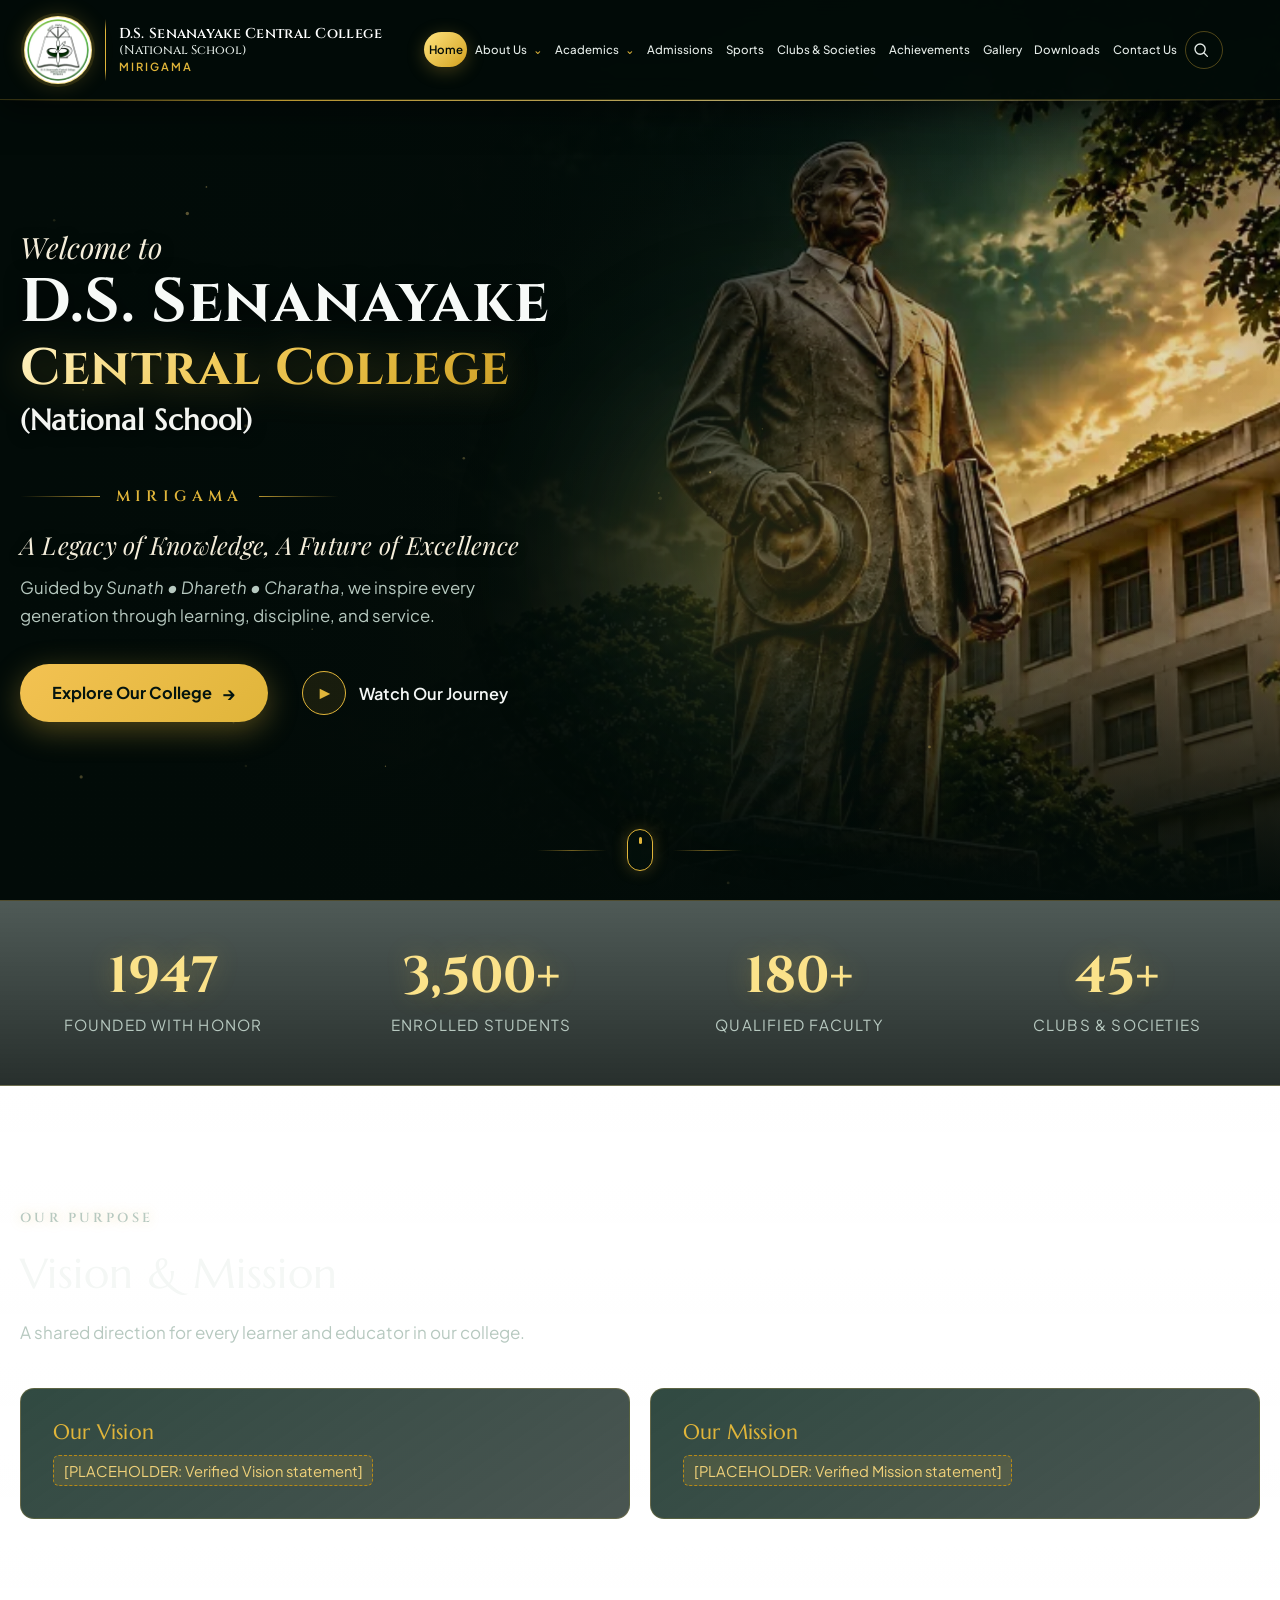
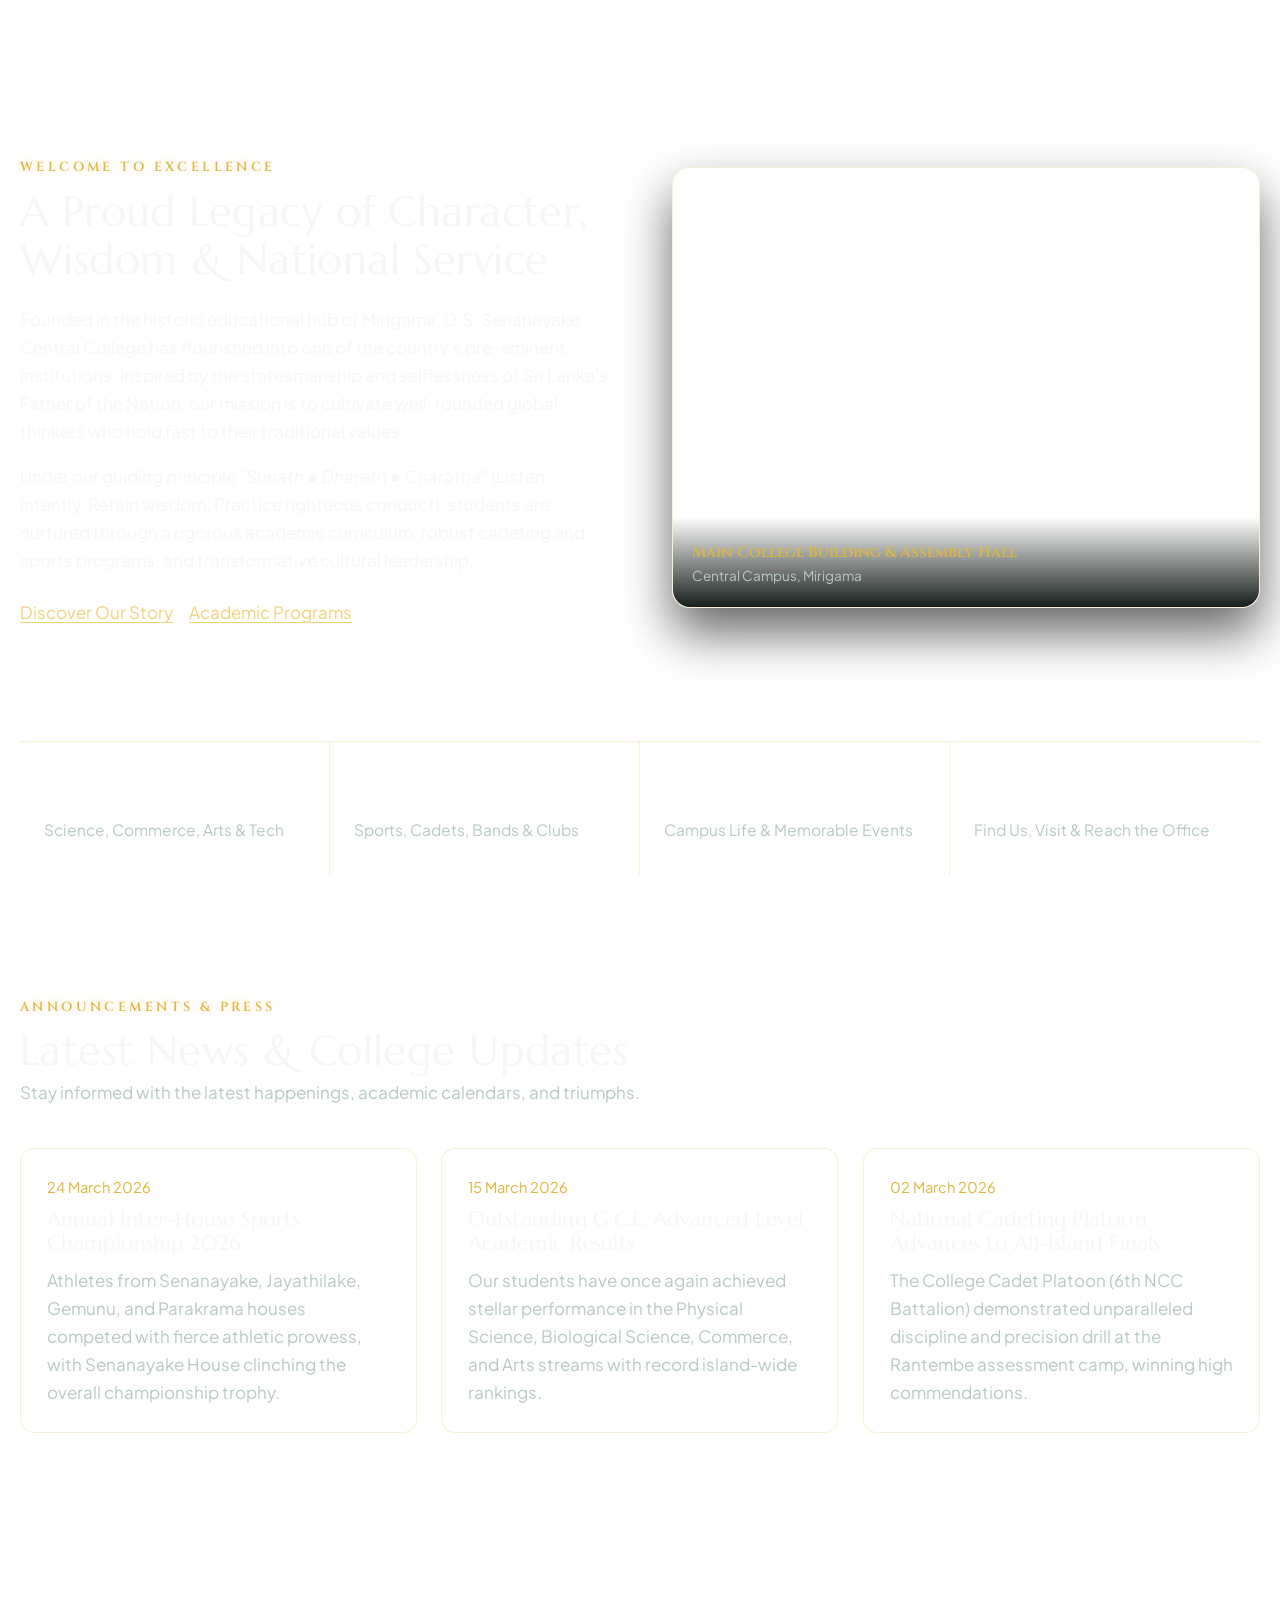
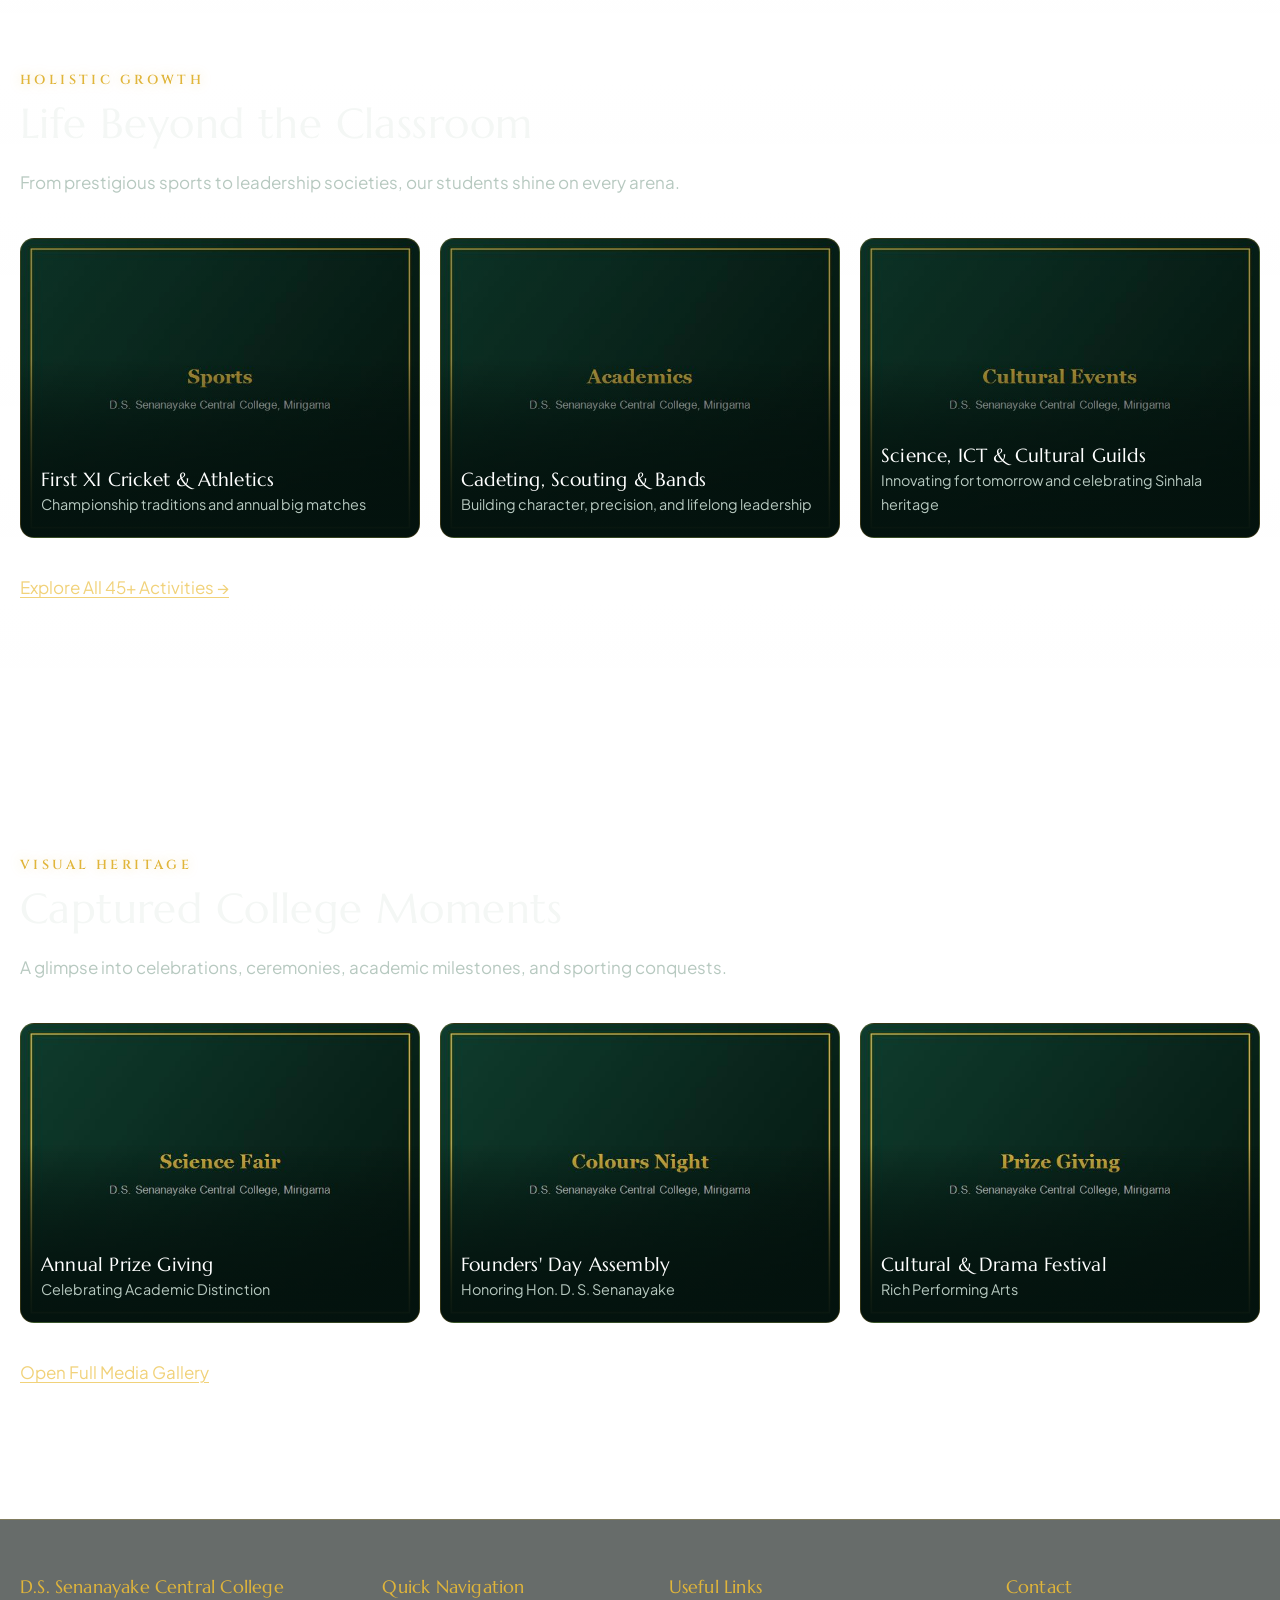
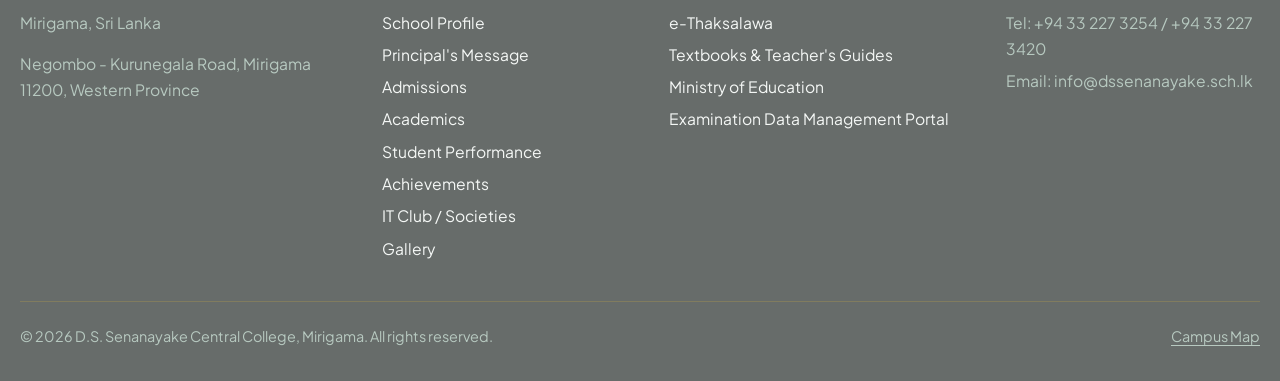
==== index.html @ 0b969740 "Initial commit" ====
<!DOCTYPE html>
<html lang="en">
<head>
  <meta charset="utf-8">
  <meta name="viewport" content="width=device-width, initial-scale=1">
  <title>D.S. Senanayake Central College, Mirigama</title>
  <meta name="description" content="Official website of D.S. Senanayake Central College, Mirigama. A Legacy of Knowledge, A Future of Excellence.">
  <meta name="theme-color" content="#020b08">
  <link rel="icon" href="images/school-emblem-icon.png" type="image/png" sizes="96x96">
  <link rel="preload" as="image" href="images/hero-clean-bg.webp" fetchpriority="high">

  <link rel="preconnect" href="https://fonts.googleapis.com">
  <link rel="preconnect" href="https://fonts.gstatic.com" crossorigin>
  <link href="https://fonts.googleapis.com/css2?family=Cinzel:wght@500..800&family=Marcellus&family=Noto+Sans+Sinhala:wght@400;600&family=Playfair+Display:ital,wght@1,400&family=Plus+Jakarta+Sans:wght@400..700&display=swap" rel="stylesheet">

  <link rel="stylesheet" href="css/style.css">
  <link rel="stylesheet" href="css/animations.css">
  <link rel="stylesheet" href="css/responsive.css">
</head>
<body data-page="home">
  <a class="skip-link" href="#main">Skip to main content</a>

  <header class="site-header">
    <div class="container header-inner">
      <a class="brand" href="index.html" aria-label="D.S. Senanayake Central College, home">
        <span class="brand-emblem-frame">
          <img class="brand-crest" src="images/school-emblem.webp" alt="Official D.S. Senanayake Central College emblem" width="76" height="76" decoding="async">
        </span>
        <span class="brand-divider" aria-hidden="true"></span>
        <div class="brand-text-wrap">
          <span class="brand-line-1">D.S. Senanayake Central College</span>
          <span class="brand-line-2">(National School)</span>
          <span class="brand-line-3">Mirigama</span>
        </div>
      </a>

      <button class="nav-toggle" aria-expanded="false" aria-controls="primary-nav" aria-label="Open menu"><span></span></button>

      <nav class="primary-nav" id="primary-nav" aria-label="Main">
        <ul class="nav-list">
          <li><a href="index.html" aria-current="page">Home</a></li>
          <li><details class="nav-menu nav-menu--about">
            <summary>About Us</summary>
            <ul class="nav-sublist">
              <li class="nav-subheading">History &amp; Traditions</li>
              <li><a href="about.html#history">History</a></li>
              <li><a href="about.html#history">Founders</a></li>
              <li><a href="about.html#principal-message">Past Principals</a></li>
              <li class="nav-subheading">Identity</li>
              <li><a href="about.html#identity">School Profile</a></li>
              <li><a href="about.html#vision">Vision &amp; Mission</a></li>
              <li><a href="about.html#identity">School Song</a></li>
              <li><a href="about.html#identity">Crest &amp; Motto</a></li>
              <li><a href="about.html#identity">School Flag</a></li>
              <li><a href="about.html#identity">School Colors</a></li>
              <li><a href="about.html#identity">School Uniform</a></li>
              <li><a href="about.html#identity">House System</a></li>
              <li><a href="about.html#rules">Rules &amp; Regulations</a></li>
            </ul>
          </details></li>
          <li><details class="nav-menu nav-menu--academics">
            <summary>Academics</summary>
            <ul class="nav-sublist">
              <li class="nav-subheading">Curriculum</li>
              <li><a href="academics.html#sections">Junior Secondary (Grade 6 - 9)</a></li>
              <li><a href="academics.html#sections">Senior Secondary (Grade 10 - 11 / O/L)</a></li>
              <li><a href="academics.html#sections">Advanced Level (Grade 12 - 13 / A/L)</a></li>
              <li class="nav-subheading">Administration &amp; Staff</li>
              <li><a href="academics.html">Management Structure</a></li>
              <li><a href="about.html#principal-message">Principal</a></li>
              <li><a href="academics.html">Deputy Principal</a></li>
              <li><a href="academics.html">Academic Staff</a></li>
              <li><a href="academics.html">Non-Academic Staff</a></li>
              <li><a href="academics.html">Prefects Board</a></li>
              <li><a href="academics.html#performance">Student Performance</a></li>
            </ul>
          </details></li>
          <li><a href="contact.html#contact">Admissions</a></li>
          <li><a href="activities.html#sports">Sports</a></li>
          <li><a href="activities.html#clubs">Clubs &amp; Societies</a></li>
          <li><a href="activities.html#achievements">Achievements</a></li>
          <li><a href="gallery.html">Gallery</a></li>
          <li><a href="contact.html#downloads">Downloads</a></li>
          <li><a href="contact.html#contact">Contact Us</a></li>
        </ul>
      </nav>
    </div>
  </header>

  <!-- Urgent Announcement Banner (driven by Admin Panel) -->
  <aside class="site-notice-banner" id="site-notice-banner" role="alert">
    <div class="site-notice-inner">
      <div class="site-notice-content">
        <span class="site-notice-tag" id="notice-tag">Notice</span>
        <span class="site-notice-text" id="notice-text">Admissions are open for the 2026/2027 academic year. Visit administrative office for prospectuses.</span>
      </div>
      <button class="site-notice-close" id="notice-close" type="button" aria-label="Dismiss notice">&times;</button>
    </div>
  </aside>

  <main id="main">

    <!-- ===== Hero (Cinematic Design with Statue) ===== -->
    <section class="hero" aria-labelledby="hero-title">
      <div class="hero-glow" aria-hidden="true"></div>
      <canvas id="particles" aria-hidden="true"></canvas>
      <div class="container hero-grid">
        <div class="hero-copy">
          <p class="hero-welcome">Welcome to</p>
          <h1 id="hero-title" class="hero-college-title">
            <span class="hero-name">D.S. Senanayake</span>
            <span class="hero-college">Central College</span>
            <span class="hero-national">(National School)</span>
            <span class="hero-location-line">
              <span class="line-left"></span>
              <span class="loc-text">MIRIGAMA</span>
              <span class="line-right"></span>
            </span>
          </h1>
          <p class="hero-subtitle">A Legacy of Knowledge, A Future of Excellence</p>
          <p class="hero-lead">Guided by <em>Sunath • Dhareth • Charatha</em>, we inspire every generation through learning, discipline, and service.</p>
          <div class="hero-actions">
            <a class="btn-explore" href="about.html">Explore Our College <span class="arrow">→</span></a>
            <button class="btn-video" id="play-journey-btn" type="button">
              <span class="play-icon">▶</span>
              <span>Watch Our Journey</span>
            </button>
          </div>
        </div>
      </div>

      <!-- Center Bottom Scroll Cue -->
      <div class="hero-scroll-cue-container">
        <span class="hero-scroll-line"></span>
        <a class="hero-scroll-pill" href="#stats" aria-label="Scroll down">
          <span class="mouse-dot"></span>
        </a>
        <span class="hero-scroll-line"></span>
      </div>
    </section>

    <!-- ===== Stats Strip ===== -->
    <section class="college-stats-strip reveal" id="stats" aria-label="College Key Statistics">
      <div class="container stats-strip-grid">
        <div class="stat-box">
          <strong>1947</strong>
          <span>Founded with Honor</span>
        </div>
        <div class="stat-box">
          <strong>3,500+</strong>
          <span>Enrolled Students</span>
        </div>
        <div class="stat-box">
          <strong>180+</strong>
          <span>Qualified Faculty</span>
        </div>
        <div class="stat-box">
          <strong>45+</strong>
          <span>Clubs & Societies</span>
        </div>
      </div>
    </section>

    <section class="section section-alt" aria-labelledby="values-title">
      <div class="container">
        <div class="section-head reveal">
          <p class="motto-badge">Our purpose</p>
          <h2 id="values-title">Vision &amp; Mission</h2>
          <p>A shared direction for every learner and educator in our college.</p>
        </div>
        <div class="values-grid">
          <article class="value-card reveal">
            <h3>Our Vision</h3>
            <p class="content-text" data-content-key="about.vision"><span class="placeholder-note">[PLACEHOLDER: Verified Vision statement]</span></p>
          </article>
          <article class="value-card reveal" style="--delay:.12s">
            <h3>Our Mission</h3>
            <p class="content-text" data-content-key="about.mission"><span class="placeholder-note">[PLACEHOLDER: Verified Mission statement]</span></p>
          </article>
        </div>
      </div>
    </section>

    <!-- ===== Introduction ===== -->
    <section class="section" id="introduction" aria-labelledby="intro-title">
      <div class="container intro-grid">
        <div class="reveal">
          <div class="motto-badge" style="margin-bottom:0.6rem;">Welcome to Excellence</div>
          <h2 id="intro-title">A Proud Legacy of Character, Wisdom & National Service</h2>
          <p>Founded in the historic educational hub of Mirigama, D.S. Senanayake Central College has flourished into one of the country's pre-eminent institutions. Inspired by the statesmanship and selflessness of Sri Lanka's Father of the Nation, our mission is to cultivate well-rounded global thinkers who hold fast to their traditional values.</p>
          <p>Under our guiding principle <em>"Sunath • Dhareth • Charatha"</em> (Listen intently, Retain wisdom, Practice righteous conduct), students are nurtured through a rigorous academic curriculum, robust cadeting and sports programs, and transformative cultural leadership.</p>
          <div style="display:flex; gap:1rem; flex-wrap:wrap; margin-top:1.5rem;">
            <a class="btn btn-primary" href="about.html">Discover Our Story</a>
            <a class="btn btn-ghost" href="academics.html">Academic Programs</a>
          </div>
        </div>
        <div class="intro-media-card reveal" style="--delay:.12s; border-radius:18px; overflow:hidden; border:1px solid var(--line); box-shadow:0 25px 50px rgba(0,0,0,0.6); position:relative; aspect-ratio:4/3;">
          <img src="images/school/main-hall.jpg" alt="D.S. Senanayake Central College Main Campus" width="800" height="600" loading="lazy" decoding="async" style="width:100%; height:100%; object-fit:cover; display:block; filter:brightness(0.92) contrast(1.05);">
          <div style="position:absolute; bottom:0; inset-inline:0; padding:1.2rem; background:linear-gradient(0deg, rgba(2,11,8,0.92) 0%, transparent 100%);">
            <span style="color:var(--gold); font-family:var(--font-brand); font-size:0.95rem; font-weight:600;">Main College Building & Assembly Hall</span>
            <small style="display:block; color:var(--text-muted); font-size:0.85rem;">Central Campus, Mirigama</small>
          </div>
        </div>
      </div>
    </section>

    <!-- ===== Quick links ===== -->
    <section class="section-alt" aria-label="Quick links">
      <div class="container">
        <ul class="quick-links reveal">
          <li><a href="academics.html"><strong>Academics</strong><span>Science, Commerce, Arts & Tech</span></a></li>
          <li><a href="activities.html"><strong>Activities</strong><span>Sports, Cadets, Bands & Clubs</span></a></li>
          <li><a href="gallery.html"><strong>Gallery</strong><span>Campus Life & Memorable Events</span></a></li>
          <li><a href="contact.html"><strong>Contact</strong><span>Find Us, Visit & Reach the Office</span></a></li>
        </ul>
      </div>
    </section>

    <!-- ===== Latest news ===== -->
    <section class="section" id="news-section" aria-labelledby="news-title">
      <div class="container">
        <div class="section-head reveal" style="display:flex; justify-content:space-between; align-items:flex-end; flex-wrap:wrap; gap:1rem;">
          <div>
            <div class="motto-badge" style="margin-bottom:0.5rem;">Announcements & Press</div>
            <h2 id="news-title" style="margin-bottom:0.2rem;">Latest News & College Updates</h2>
            <p style="margin-bottom:0;">Stay informed with the latest happenings, academic calendars, and triumphs.</p>
          </div>
        </div>
        <div class="news-list" id="news-list">
          <article class="news-item reveal">
            <time datetime="2026-03-24">24 March 2026</time>
            <h3>Annual Inter-House Sports Championship 2026</h3>
            <p>Athletes from Senanayake, Jayathilake, Gemunu, and Parakrama houses competed with fierce athletic prowess, with Senanayake House clinching the overall championship trophy.</p>
          </article>
          <article class="news-item reveal" style="--delay:.1s">
            <time datetime="2026-03-15">15 March 2026</time>
            <h3>Outstanding G.C.E. Advanced Level Academic Results</h3>
            <p>Our students have once again achieved stellar performance in the Physical Science, Biological Science, Commerce, and Arts streams with record island-wide rankings.</p>
          </article>
          <article class="news-item reveal" style="--delay:.2s">
            <time datetime="2026-03-02">02 March 2026</time>
            <h3>National Cadeting Platoon Advances to All-Island Finals</h3>
            <p>The College Cadet Platoon (6th NCC Battalion) demonstrated unparalleled discipline and precision drill at the Rantembe assessment camp, winning high commendations.</p>
          </article>
        </div>
      </div>
    </section>

    <!-- ===== Featured activities ===== -->
    <section class="section section-alt" aria-labelledby="act-title">
      <div class="container">
        <div class="section-head reveal">
          <div class="motto-badge" style="margin-bottom:0.5rem;">Holistic Growth</div>
          <h2 id="act-title">Life Beyond the Classroom</h2>
          <p>From prestigious sports to leadership societies, our students shine on every arena.</p>
        </div>
        <div class="feature-grid">
          <a class="feature-tile reveal" href="activities.html#sports" style="background-image:linear-gradient(0deg, rgba(2,11,8,0.9) 0%, rgba(2,11,8,0.2) 60%), url('images/gallery/gallery-1.jpg'); background-size:cover; background-position:center;">
            <div>
              <h3>First XI Cricket & Athletics</h3>
              <small>Championship traditions and annual big matches</small>
            </div>
          </a>
          <a class="feature-tile reveal" style="--delay:.1s; background-image:linear-gradient(0deg, rgba(2,11,8,0.9) 0%, rgba(2,11,8,0.2) 60%), url('images/gallery/gallery-2.jpg'); background-size:cover; background-position:center;" href="activities.html#cadets">
            <div>
              <h3>Cadeting, Scouting & Bands</h3>
              <small>Building character, precision, and lifelong leadership</small>
            </div>
          </a>
          <a class="feature-tile reveal" style="--delay:.2s; background-image:linear-gradient(0deg, rgba(2,11,8,0.9) 0%, rgba(2,11,8,0.2) 60%), url('images/gallery/gallery-3.jpg'); background-size:cover; background-position:center;" href="activities.html#clubs">
            <div>
              <h3>Science, ICT & Cultural Guilds</h3>
              <small>Innovating for tomorrow and celebrating Sinhala heritage</small>
            </div>
          </a>
        </div>
        <p class="section-cta reveal"><a class="btn btn-ghost" href="activities.html">Explore All 45+ Activities →</a></p>
      </div>
    </section>

    <!-- ===== Gallery preview ===== -->
    <section class="section" aria-labelledby="gal-title">
      <div class="container">
        <div class="section-head reveal">
          <div class="motto-badge" style="margin-bottom:0.5rem;">Visual Heritage</div>
          <h2 id="gal-title">Captured College Moments</h2>
          <p>A glimpse into celebrations, ceremonies, academic milestones, and sporting conquests.</p>
        </div>
        <div class="feature-grid">
          <a class="feature-tile reveal" href="gallery.html" style="background-image:linear-gradient(0deg, rgba(2,11,8,0.85) 0%, transparent 60%), url('images/gallery/gallery-4.jpg'); background-size:cover; background-position:center;">
            <div><h3>Annual Prize Giving</h3><small>Celebrating Academic Distinction</small></div>
          </a>
          <a class="feature-tile reveal" style="--delay:.1s; background-image:linear-gradient(0deg, rgba(2,11,8,0.85) 0%, transparent 60%), url('images/gallery/gallery-5.jpg'); background-size:cover; background-position:center;" href="gallery.html">
            <div><h3>Founders' Day Assembly</h3><small>Honoring Hon. D. S. Senanayake</small></div>
          </a>
          <a class="feature-tile reveal" style="--delay:.2s; background-image:linear-gradient(0deg, rgba(2,11,8,0.85) 0%, transparent 60%), url('images/gallery/gallery-6.jpg'); background-size:cover; background-position:center;" href="gallery.html">
            <div><h3>Cultural & Drama Festival</h3><small>Rich Performing Arts</small></div>
          </a>
        </div>
        <p class="section-cta reveal"><a class="btn btn-primary" href="gallery.html">Open Full Media Gallery</a></p>
      </div>
    </section>

    <!-- Journey Video Dialog -->
    <dialog class="journey-dialog" id="journey-dialog" aria-label="School Journey Video">
      <div class="journey-dialog-header">
        <h3>D.S. Senanayake Central College — Our Journey</h3>
        <button class="journey-close-btn" id="journey-close-btn" type="button" aria-label="Close dialog">&times;</button>
      </div>
      <div class="journey-dialog-body">
        <div class="journey-video-wrap">
          <iframe id="journey-iframe" data-src="https://www.youtube-nocookie.com/embed/dQw4w9WgXcQ" title="D.S. Senanayake Central College Journey" loading="lazy" allow="accelerometer; autoplay; clipboard-write; encrypted-media; gyroscope; picture-in-picture" allowfullscreen></iframe>
        </div>
        <p class="journey-desc">A glimpse into the rich history, proud traditions, academic excellence, and vibrant extracurricular life at D.S. Senanayake Central College, Mirigama.</p>
      </div>
    </dialog>
  </main>

  <footer class="site-footer">
    <div class="container">
      <div class="footer-grid">
        <div>
          <h2>D.S. Senanayake Central College</h2>
          <p>Mirigama, Sri Lanka</p>
          <p class="content-text" data-content-key="contact.address">Negombo - Kurunegala Road, Mirigama 11200, Western Province</p>
        </div>
        <nav aria-label="Footer">
          <h2>Quick Navigation</h2>
          <ul>
            <li><a href="about.html#identity">School Profile</a></li>
            <li><a href="about.html#principal-message">Principal's Message</a></li>
            <li><a href="contact.html#contact">Admissions</a></li>
            <li><a href="academics.html">Academics</a></li>
            <li><a href="academics.html#performance">Student Performance</a></li>
            <li><a href="activities.html">Achievements</a></li>
            <li><a href="activities.html#clubs">IT Club / Societies</a></li>
            <li><a href="gallery.html">Gallery</a></li>
          </ul>
        </nav>
        <nav aria-label="Useful external links">
          <h2>Useful Links</h2>
          <ul>
            <li><a href="https://e-thaksalawa.moe.gov.lk/" target="_blank" rel="noopener noreferrer">e-Thaksalawa</a></li>
            <li><a href="https://www.edupub.gov.lk/" target="_blank" rel="noopener noreferrer">Textbooks &amp; Teacher's Guides</a></li>
            <li><a href="https://www.moe.gov.lk/" target="_blank" rel="noopener noreferrer">Ministry of Education</a></li>
            <li><a href="https://www.doenets.lk/" target="_blank" rel="noopener noreferrer">Examination Data Management Portal</a></li>
          </ul>
        </nav>
        <div>
          <h2>Contact</h2>
          <ul>
            <li data-content-key="contact.phone">Tel: +94 33 227 3254 / +94 33 227 3420</li>
            <li data-content-key="contact.email">Email: info@dssenanayake.sch.lk</li>
          </ul>
        </div>
      </div>
      <div class="footer-bottom">
        <span>&copy; <span id="year">2026</span> D.S. Senanayake Central College, Mirigama. All rights reserved.</span>
        <div style="display:flex; gap:1.5rem; align-items:center;">
          <a href="contact.html">Campus Map</a>
        </div>
      </div>
    </div>
  </footer>

  <script src="js/config.js" defer></script>
  <script src="js/animations.min.js" defer></script>
  <script src="js/main.min.js" defer></script>
  <script src="js/statue.min.js" defer></script>
  <script src="js/search.js" defer></script>
</body>
</html>
---- css/style.css ----
/* ==========================================================
   D.S. Senanayake Central College, Mirigama - core styles
   Shared by all public pages (admin.css reuses the same tokens)
   ========================================================== */

:root {
  --emerald-950: #020b08;
  --emerald-900: #04140f;
  --emerald-800: #072a1f;
  --emerald-700: #0b3d2e;
  --emerald-600: #115240;
  --emerald-500: #1a6b55;
  --gold: #e0b53a;
  --gold-light: #fbe28a;
  --gold-soft: #f1d27a;
  --gold-deep: #b98a14;
  --gold-bronze: #8a650c;
  --white: #ffffff;
  --text: #f4f7f5;
  --text-muted: #b7c9c0;
  --text-dim: #7f998d;
  --line: rgba(224, 181, 58, 0.22);
  --line-strong: rgba(224, 181, 58, 0.45);
  --surface: rgba(255, 255, 255, 0.04);
  --surface-hover: rgba(255, 255, 255, 0.07);

  --font-brand: "Cinzel", "Marcellus", Georgia, serif;
  --font-italic: "Playfair Display", Georgia, serif;
  --font-display: "Marcellus", "Noto Serif Sinhala", Georgia, serif;
  --font-body: "Plus Jakarta Sans", "Source Sans 3", "Noto Sans Sinhala", system-ui, -apple-system, sans-serif;

  --radius: 14px;
  --container: 1240px;
  --header-h: 100px;
  --ease: cubic-bezier(0.22, 1, 0.36, 1);
}

*, *::before, *::after { box-sizing: border-box; }

html { scroll-behavior: smooth; -webkit-text-size-adjust: 100%; }

body {
  margin: 0;
  font-family: var(--font-body);
  font-size: 1.0625rem;
  line-height: 1.65;
  color: var(--text);
  background:
    radial-gradient(1200px 700px at 78% -10%, rgba(26, 107, 85, 0.45), transparent 60%),
    linear-gradient(180deg, var(--emerald-800) 0%, var(--emerald-900) 55%, #020b08 100%);
  background-attachment: fixed;
  min-height: 100vh;
  -webkit-font-smoothing: antialiased;
}

img, svg { max-width: 100%; display: block; }
a { color: var(--gold-soft); text-decoration-thickness: 1px; text-underline-offset: 3px; }
a:hover { color: var(--white); }

h1, h2, h3 {
  font-family: var(--font-display);
  font-weight: 400;
  line-height: 1.15;
  margin: 0 0 0.5em;
  letter-spacing: 0.01em;
}
h1 { font-size: clamp(2.4rem, 5.4vw, 4.4rem); }
h2 { font-size: clamp(1.8rem, 3.4vw, 2.6rem); }
h3 { font-size: 1.3rem; }
p { margin: 0 0 1em; max-width: 68ch; }

:focus-visible {
  outline: 3px solid var(--gold);
  outline-offset: 3px;
  border-radius: 4px;
}

.container { width: min(100% - 2.5rem, var(--container)); margin-inline: auto; }

.skip-link {
  position: absolute; left: 1rem; top: -4rem;
  background: var(--gold); color: var(--emerald-900);
  padding: 0.6rem 1rem; border-radius: 8px; z-index: 200; font-weight: 600;
}
.skip-link:focus { top: 1rem; }

.visually-hidden {
  position: absolute !important; width: 1px; height: 1px; overflow: hidden;
  clip: rect(0 0 0 0); white-space: nowrap;
}

/* ---------- Header / navigation ---------- */
.site-header {
  position: fixed; inset: 0 0 auto 0; z-index: 100;
  height: var(--header-h);
  display: flex; align-items: center;
  transition: background 0.4s var(--ease), border-color 0.4s var(--ease), backdrop-filter 0.4s;
  border-bottom: 1px solid rgba(224, 181, 58, 0.12);
  background: linear-gradient(180deg, rgba(2, 11, 8, 0.75) 0%, rgba(2, 11, 8, 0.35) 100%);
  backdrop-filter: blur(14px);
  -webkit-backdrop-filter: blur(14px);
}
.site-header.is-scrolled {
  background: rgba(2, 11, 8, 0.92);
  border-bottom-color: var(--line);
  box-shadow: 0 10px 30px rgba(0, 0, 0, 0.5);
}
.header-inner { display: flex; align-items: center; justify-content: space-between; gap: 1rem; width: 100%; }

.brand { display: flex; align-items: center; gap: 0.85rem; color: var(--white); text-decoration: none; }
.brand img.brand-crest, .brand img {
  width: 48px; height: 54px; object-fit: contain;
  filter: drop-shadow(0 2px 8px rgba(224, 181, 58, 0.35));
}
.brand-text-wrap { display: flex; flex-direction: column; line-height: 1.15; }
.brand-line-1 { font-family: var(--font-brand); font-size: 1.05rem; font-weight: 600; color: #ffffff; letter-spacing: 0.02em; }
.brand-line-2 { font-family: var(--font-brand); font-size: 0.95rem; font-weight: 500; color: #f2f5f3; }
.brand-line-3 { font-family: var(--font-body); font-size: 0.76rem; font-weight: 600; color: var(--gold); letter-spacing: 0.08em; text-transform: uppercase; margin-top: 1px; }

.nav-list { display: flex; align-items: center; gap: 0.2rem; list-style: none; margin: 0; padding: 0; }
.nav-list a {
  display: block; padding: 0.45rem 0.85rem; border-radius: 6px;
  color: #e5ece8; text-decoration: none; font-weight: 500; font-size: 0.95rem;
  transition: color 0.25s, background 0.25s, transform 0.2s;
  position: relative;
}
.nav-list a:hover { color: var(--gold-soft); }
.nav-list a[aria-current="page"] {
  color: var(--gold);
  font-weight: 600;
}
.nav-list a[aria-current="page"]::after {
  content: ""; position: absolute; left: 0.85rem; right: 0.85rem; bottom: 0;
  height: 2px; background: var(--gold); border-radius: 2px;
  box-shadow: 0 0 8px rgba(224, 181, 58, 0.6);
}

.nav-search-item { flex: 0 0 auto; }
.nav-search-trigger {
  display: inline-flex;
  align-items: center;
  justify-content: center;
  gap: 0.5rem;
  min-width: 42px;
  min-height: 42px;
  padding: 0.45rem 0.65rem;
  border: 1px solid rgba(224, 181, 58, 0.35);
  border-radius: 999px;
  background: rgba(4, 20, 15, 0.55);
  color: var(--gold-soft);
  font: inherit;
  font-size: 0.86rem;
  cursor: pointer;
  transition: background 0.25s ease, border-color 0.25s ease, color 0.25s ease, transform 0.25s ease;
}
.nav-search-trigger svg {
  width: 18px;
  height: 18px;
  flex: 0 0 auto;
  stroke: currentColor;
  stroke-width: 1.8;
  stroke-linecap: round;
}
.nav-search-trigger span { white-space: nowrap; }
.nav-search-trigger:hover,
.nav-search-trigger[aria-expanded="true"] {
  transform: translateY(-1px);
  border-color: var(--gold);
  background: rgba(224, 181, 58, 0.14);
  color: var(--gold-light);
}
.nav-search-trigger:focus-visible { outline-offset: 3px; }

/* Official emblem header and reference-inspired navigation */
.site-header {
  background: linear-gradient(105deg, rgba(2, 11, 8, 0.98), rgba(4, 33, 23, 0.96) 58%, rgba(2, 11, 8, 0.98));
  border-bottom-color: rgba(224, 181, 58, 0.42);
  box-shadow: 0 12px 32px rgba(0, 0, 0, 0.28);
}

.site-header::after {
  content: "";
  position: absolute;
  inset: auto 0 -2px;
  height: 1px;
  background: linear-gradient(90deg, transparent, rgba(224, 181, 58, 0.82) 22%, rgba(251, 226, 138, 0.72) 58%, transparent);
  pointer-events: none;
}

.header-inner {
  gap: clamp(0.7rem, 1.6vw, 1.5rem);
}

.brand {
  flex: 0 1 auto;
  gap: 0.8rem;
  min-width: 0;
}

.brand-emblem-frame {
  display: grid;
  place-items: center;
  flex: 0 0 84px;
  width: 84px;
  height: 84px;
  padding: 2px;
  overflow: hidden;
  border: 1px solid rgba(251, 226, 138, 0.92);
  border-radius: 50%;
  background: #fff;
  box-shadow: 0 0 0 3px rgba(224, 181, 58, 0.13), 0 0 22px rgba(224, 181, 58, 0.24);
  transition: box-shadow 260ms var(--ease), transform 260ms var(--ease);
}

.brand:hover .brand-emblem-frame {
  transform: translateY(-1px);
  box-shadow: 0 0 0 4px rgba(224, 181, 58, 0.18), 0 0 28px rgba(224, 181, 58, 0.34);
}

.brand img.brand-crest {
  width: 100%;
  height: 100%;
  object-fit: contain;
  border-radius: 50%;
  filter: none;
}

.brand-divider {
  display: block;
  flex: 0 0 1px;
  width: 1px;
  height: 62px;
  background: linear-gradient(180deg, transparent, var(--gold) 18%, var(--gold) 82%, transparent);
}

.brand-text-wrap {
  min-width: 0;
  gap: 0.08rem;
}

.brand-line-1 {
  font-size: clamp(0.82rem, 1.12vw, 1.04rem);
  white-space: nowrap;
}

.brand-line-2 {
  font-size: 0.78rem;
  color: #e6eee9;
}

.brand-line-3 {
  font-size: 0.7rem;
  letter-spacing: 0.18em;
}

.nav-list {
  gap: 0.12rem;
}

.nav-list a {
  padding: 0.52rem 0.78rem;
  border-radius: 999px;
  font-size: 0.88rem;
  white-space: nowrap;
}

.nav-list a[aria-current="page"] {
  color: var(--emerald-950);
  background: linear-gradient(135deg, #ffe37e, #e0b53a 72%, #d29d1c);
  box-shadow: 0 4px 18px rgba(224, 181, 58, 0.28);
}

.nav-list a[aria-current="page"]::after {
  display: none;
}

.nav-menu {
  position: relative;
}

.nav-menu > summary {
  display: block;
  padding: 0.52rem 0.78rem;
  border-radius: 999px;
  color: #e5ece8;
  font-size: 0.88rem;
  font-weight: 500;
  line-height: 1.65;
  list-style: none;
  white-space: nowrap;
  cursor: pointer;
  transition: color 0.25s, background 0.25s;
}

.nav-menu > summary::-webkit-details-marker { display: none; }
.nav-menu > summary::after { content: "⌄"; margin-left: 0.35rem; color: var(--gold); }
.nav-menu > summary:hover { color: var(--gold-soft); }
.nav-menu > summary[aria-current="page"] {
  color: var(--emerald-950);
  background: linear-gradient(135deg, #ffe37e, #e0b53a 72%, #d29d1c);
}

.nav-sublist {
  position: absolute;
  z-index: 120;
  top: calc(100% + 0.65rem);
  left: 0;
  width: max-content;
  min-width: 230px;
  max-width: min(320px, 86vw);
  padding: 0.55rem;
  margin: 0;
  list-style: none;
  border: 1px solid var(--line-strong);
  border-radius: 14px;
  background: rgba(3, 18, 13, 0.88);
  -webkit-backdrop-filter: blur(18px);
  backdrop-filter: blur(18px);
  box-shadow: 0 18px 40px rgba(0, 0, 0, 0.55);
}

.nav-sublist a {
  padding: 0.42rem 0.7rem;
  border-radius: 8px;
  font-size: 0.84rem;
  transition: color 0.2s ease, background 0.2s ease, transform 0.2s ease;
}

.nav-sublist a:hover {
  background: rgba(224, 181, 58, 0.12);
  color: var(--gold-soft);
  transform: translateX(2px);
}

.nav-sublist .nav-subheading {
  padding: 0.55rem 0.7rem 0.2rem;
  color: var(--gold);
  font-size: 0.72rem;
  font-weight: 700;
  letter-spacing: 0.08em;
  text-transform: uppercase;
}

.nav-sublist .nav-subheading:not(:first-child) {
  margin-top: 0.35rem;
  border-top: 1px solid rgba(224, 181, 58, 0.16);
}

.academic-resources {
  margin: clamp(2.5rem, 6vw, 4rem) 0;
  padding: clamp(1.25rem, 3vw, 2rem);
  border: 1px solid var(--line);
  border-radius: 18px;
  background: rgba(4, 20, 15, 0.58);
}
.academic-resources h2 { margin-top: 0; }
.academic-resource-groups { display: grid; grid-template-columns: repeat(3, minmax(0, 1fr)); gap: 1.25rem; }
.academic-resource-groups h3 { color: var(--gold-soft); font-size: 1rem; }
.academic-resource-list { margin: 0; padding: 0; list-style: none; }
.academic-resource-item { display: flex; flex-wrap: wrap; align-items: baseline; justify-content: space-between; gap: 0.35rem 0.75rem; padding: 0.65rem 0; border-top: 1px solid var(--line); }
.academic-resource-item a { color: var(--text); }
.academic-resource-item a:hover { color: var(--gold-soft); }
.academic-resource-type { color: var(--gold); font-size: 0.78rem; }
.academic-resource-empty { padding: 0.65rem 0; color: var(--text-muted); font-size: 0.9rem; }

[id] { scroll-margin-top: calc(var(--header-h) + 1rem); }

@keyframes pulseDot {
  0%, 100% { transform: scale(1); opacity: 1; }
  50% { transform: scale(1.3); opacity: 0.7; }
}

/* Notice Banner */
.site-notice-banner {
  background: linear-gradient(90deg, #115240 0%, #0b3d2e 50%, #072a1f 100%);
  border-bottom: 1px solid var(--gold);
  color: #ffffff;
  padding: 0.55rem 1rem;
  font-size: 0.92rem;
  position: relative;
  z-index: 105;
  display: none;
}
.site-notice-banner.is-active {
  display: block;
  margin-top: var(--header-h);
  z-index: 90;
}
.site-notice-inner {
  display: flex; align-items: center; justify-content: space-between;
  gap: 1rem; max-width: var(--container); margin: 0 auto;
}
.site-notice-content { display: flex; align-items: center; gap: 0.75rem; flex-wrap: wrap; }
.site-notice-tag {
  background: var(--gold); color: #04140f;
  font-weight: 700; font-size: 0.75rem; text-transform: uppercase;
  letter-spacing: 0.08em; padding: 0.15rem 0.6rem; border-radius: 4px;
}
.site-notice-close {
  background: none; border: none; color: var(--gold-soft);
  font-size: 1.25rem; cursor: pointer; padding: 0 0.4rem; line-height: 1;
}

.nav-toggle {
  display: none; background: none; border: 1px solid var(--line); color: var(--white);
  width: 44px; height: 44px; border-radius: 10px; cursor: pointer;
}
.nav-toggle span, .nav-toggle span::before, .nav-toggle span::after {
  display: block; width: 20px; height: 2px; background: currentColor; margin: auto; position: relative;
  transition: transform 0.3s var(--ease), background 0.3s;
}
.nav-toggle span::before, .nav-toggle span::after { content: ""; position: absolute; left: 0; }
.nav-toggle span::before { top: -6px; }
.nav-toggle span::after { top: 6px; }
.nav-toggle[aria-expanded="true"] span { background: transparent; }
.nav-toggle[aria-expanded="true"] span::before { transform: translateY(6px) rotate(45deg); }
.nav-toggle[aria-expanded="true"] span::after { transform: translateY(-6px) rotate(-45deg); }

/* ---------- Hero Section (Cinematic Design) ---------- */
.hero {
  position: relative; min-height: 100vh; min-height: 100svh;
  display: flex; align-items: center;
  padding: calc(var(--header-h) + 2rem) 0 5rem;
  overflow: hidden;
  background-color: #020b08;
  background-image:
    radial-gradient(ellipse 75% 85% at 76% 45%, rgba(0, 0, 0, 0) 15%, rgba(2, 11, 8, 0.42) 58%, rgba(2, 11, 8, 0.95) 96%),
    linear-gradient(90deg, #020b08 0%, rgba(2, 11, 8, 0.96) 38%, rgba(2, 11, 8, 0.65) 58%, rgba(2, 11, 8, 0.15) 78%, transparent 100%),
    linear-gradient(0deg, #020b08 0%, rgba(2, 11, 8, 0.6) 15%, transparent 38%),
    linear-gradient(180deg, rgba(2, 11, 8, 0.8) 0%, transparent 22%),
    url('../images/hero-clean-bg.webp');
  background-repeat: no-repeat;
  background-position: center, center, center, center, 78% 0%;
  background-size: cover;
  background-attachment: scroll;
}
@media (min-width: 1025px) {
  .hero {
    background-size: auto, auto, auto, auto, auto 112%;
    background-position: center, center, center, center, 78% 0%;
  }
}

.hero-glow {
  position: absolute;
  top: 32%;
  right: 18%;
  width: 520px;
  height: 520px;
  background: radial-gradient(circle, rgba(224, 181, 58, 0.22) 0%, rgba(26, 107, 85, 0.1) 45%, transparent 70%);
  filter: blur(60px);
  pointer-events: none;
  z-index: 1;
  will-change: transform, opacity;
  animation: heroGlowPulse 7s ease-in-out infinite alternate;
}
@keyframes heroGlowPulse {
  0% { transform: scale(0.92); opacity: 0.55; }
  100% { transform: scale(1.12); opacity: 0.95; }
}

.hero-grid {
  display: grid;
  grid-template-columns: minmax(0, 660px) 1fr;
  align-items: center;
  gap: clamp(1.5rem, 5vw, 4rem);
  position: relative;
  z-index: 3;
}
.hero-copy {
  max-width: 620px;
}

.motto-badge {
  display: inline-block;
  color: var(--gold);
  font-family: var(--font-brand);
  font-size: 0.82rem;
  font-weight: 600;
  letter-spacing: 0.26em;
  text-transform: uppercase;
  margin-bottom: 1.25rem;
  text-shadow: 0 0 12px rgba(224, 181, 58, 0.4);
}

.hero-college-title {
  margin: 0 0 0.8rem;
  line-height: 1.05;
}
.hero-college-title .hero-name {
  display: block;
  font-family: var(--font-brand);
  font-size: clamp(2.6rem, 5.2vw, 4.4rem);
  font-weight: 700;
  color: #f7faf8;
  letter-spacing: 0.01em;
  text-shadow: 0 3px 20px rgba(0, 0, 0, 0.8);
}
.hero-college-title .hero-college {
  display: block;
  font-family: var(--font-brand);
  font-size: clamp(2.7rem, 5.5vw, 4.6rem);
  font-weight: 700;
  line-height: 1.08;
  margin-top: 0.1em;
  background: linear-gradient(135deg, #fff3c4 0%, #f1cb5b 32%, #e0b53a 60%, #b98a14 100%);
  -webkit-background-clip: text;
  -webkit-text-fill-color: transparent;
  filter: drop-shadow(0 4px 18px rgba(224, 181, 58, 0.35));
}
.hero-location-line {
  display: inline-flex;
  align-items: center;
  gap: 1rem;
  margin-top: 0.8rem;
}
.hero-location-line .loc-text {
  font-family: var(--font-brand);
  letter-spacing: 0.42em;
  font-size: 0.95rem;
  font-weight: 600;
  color: var(--gold);
}
.hero-location-line .line-left,
.hero-location-line .line-right {
  display: inline-block;
  width: 80px; height: 1.5px;
  background: var(--gold);
  opacity: 0.8;
}
.hero-location-line .line-left {
  background: linear-gradient(90deg, transparent, var(--gold));
}
.hero-location-line .line-right {
  background: linear-gradient(90deg, var(--gold), transparent);
}

.hero-subtitle {
  font-family: var(--font-italic);
  font-style: italic;
  font-size: clamp(1.2rem, 2.1vw, 1.55rem);
  color: #f5eedb;
  margin: 1.5rem 0 0.8rem;
  line-height: 1.35;
  letter-spacing: 0.01em;
  text-shadow: 0 2px 10px rgba(0, 0, 0, 0.6);
}
.hero-lead {
  font-size: 1.05rem;
  color: var(--text-muted);
  max-width: 48ch;
  line-height: 1.65;
  margin: 0 0 2.2rem;
}

.hero-actions {
  display: flex;
  align-items: center;
  gap: 1.5rem;
  flex-wrap: wrap;
}
.btn-explore {
  display: inline-flex;
  align-items: center;
  gap: 0.65rem;
  background: linear-gradient(135deg, #f3c252 0%, #e0b53a 100%);
  color: #04140f;
  font-weight: 700;
  font-size: 1.02rem;
  padding: 0.92rem 2rem;
  border-radius: 999px;
  text-decoration: none;
  box-shadow: 0 8px 30px rgba(224, 181, 58, 0.35);
  transition: all 0.35s var(--ease);
}
.btn-explore:hover {
  transform: translateY(-3px);
  background: linear-gradient(135deg, #ffdf85 0%, #f0c34e 100%);
  box-shadow: 0 14px 40px rgba(224, 181, 58, 0.55);
  color: #04140f;
}
.btn-explore .arrow {
  transition: transform 0.25s ease;
  font-size: 1.1rem;
}
.btn-explore:hover .arrow {
  transform: translateX(4px);
}

.btn-video {
  display: inline-flex;
  align-items: center;
  gap: 0.8rem;
  background: transparent;
  border: none;
  color: #f4f7f5;
  font-family: inherit;
  font-size: 1.02rem;
  font-weight: 600;
  cursor: pointer;
  padding: 0.4rem 0.6rem;
  transition: all 0.3s ease;
}
.btn-video .play-icon {
  width: 44px; height: 44px;
  border-radius: 50%;
  border: 1.5px solid var(--gold);
  background: rgba(224, 181, 58, 0.1);
  display: inline-grid;
  place-items: center;
  color: var(--gold);
  font-size: 0.85rem;
  padding-left: 2px;
  transition: all 0.3s ease;
}
.btn-video:hover { color: var(--gold-soft); }
.btn-video:hover .play-icon {
  background: var(--gold);
  color: #04140f;
  transform: scale(1.1);
  box-shadow: 0 0 22px rgba(224, 181, 58, 0.55);
}

/* Center Bottom Scroll Cue */
.hero-scroll-cue-container {
  position: absolute;
  bottom: 1.8rem;
  left: 50%;
  transform: translateX(-50%);
  display: flex;
  align-items: center;
  gap: 1.25rem;
  z-index: 5;
}
.hero-scroll-line {
  width: 70px;
  height: 1px;
  background: linear-gradient(90deg, transparent, rgba(224, 181, 58, 0.5), transparent);
}
.hero-scroll-pill {
  width: 26px; height: 42px;
  border-radius: 999px;
  border: 1.5px solid var(--gold);
  display: flex; justify-content: center;
  padding-top: 7px;
  text-decoration: none;
  background: rgba(4, 20, 15, 0.4);
  box-shadow: 0 0 15px rgba(224, 181, 58, 0.25);
  transition: all 0.3s ease;
}
.hero-scroll-pill:hover {
  transform: scale(1.08);
  box-shadow: 0 0 25px rgba(224, 181, 58, 0.5);
  border-color: #fff;
}
.mouse-dot {
  width: 3px; height: 7px;
  border-radius: 999px;
  background: var(--gold);
  animation: mouseScroll 2s ease-in-out infinite;
}
@keyframes mouseScroll {
  0% { transform: translateY(0); opacity: 1; }
  60% { transform: translateY(14px); opacity: 0; }
  100% { transform: translateY(0); opacity: 0; }
}

#particles { position: absolute; inset: 0; width: 100%; height: 100%; z-index: 2; pointer-events: none; }

.scroll-cue {
  position: absolute; bottom: 1.6rem; left: 50%; transform: translateX(-50%); z-index: 2;
  color: var(--text-muted); font-size: 0.85rem; text-decoration: none;
}

/* ---------- Sections ---------- */
.section { padding: clamp(4rem, 9vw, 7.5rem) 0; position: relative; }
.section-head { margin-bottom: 2.6rem; max-width: 62ch; }
.section-head p { color: var(--text-muted); }
.section-alt { background: linear-gradient(180deg, rgba(255,255,255,0.025), transparent); }

/* Premium Stats Bar */
.college-stats-strip {
  border-top: 1px solid var(--line);
  border-bottom: 1px solid var(--line);
  background: linear-gradient(180deg, rgba(4, 20, 15, 0.7) 0%, rgba(2, 11, 8, 0.85) 100%);
  padding: 3rem 0;
  backdrop-filter: blur(10px);
}
.stats-strip-grid {
  display: grid;
  grid-template-columns: repeat(4, 1fr);
  gap: 2rem;
  text-align: center;
}
.stat-box strong {
  display: block;
  font-family: var(--font-brand);
  font-size: clamp(2.2rem, 4vw, 3.2rem);
  font-weight: 700;
  color: var(--gold-light);
  line-height: 1.1;
  text-shadow: 0 0 25px rgba(224, 181, 58, 0.3);
}
.stat-box span {
  display: block;
  color: var(--text-muted);
  font-size: 0.95rem;
  text-transform: uppercase;
  letter-spacing: 0.08em;
  margin-top: 0.4rem;
}
@media (max-width: 800px) {
  .stats-strip-grid { grid-template-columns: repeat(2, 1fr); gap: 1.5rem; }
}

.placeholder-note {
  display: inline-block; padding: 0.15rem 0.6rem; border-radius: 6px;
  background: rgba(224, 181, 58, 0.12); border: 1px dashed var(--gold-deep); color: var(--gold-soft);
  font-size: 0.92rem;
}

.intro-grid { display: grid; grid-template-columns: 1fr 1fr; gap: clamp(2rem, 5vw, 5rem); align-items: center; }
.intro-media {
  aspect-ratio: 4 / 3; border-radius: var(--radius); border: 1px dashed var(--line);
  display: grid; place-items: center; text-align: center; padding: 1.5rem;
  background: var(--surface); color: var(--text-muted);
}

/* Quick links - plain list with a gold rule, not a card grid */
.quick-links { list-style: none; margin: 0; padding: 0; display: grid; grid-template-columns: repeat(4, 1fr); border-top: 1px solid var(--line); }
.quick-links li { border-right: 1px solid var(--line); }
.quick-links li:last-child { border-right: 0; }
.quick-links a {
  display: block; padding: 2rem 1.5rem; text-decoration: none; color: var(--white);
  transition: background 0.35s var(--ease);
}
.quick-links a:hover { background: var(--surface-hover); }
.quick-links strong { display: block; font-family: var(--font-display); font-weight: 400; font-size: 1.35rem; margin-bottom: 0.35rem; }
.quick-links span { color: var(--text-muted); font-size: 0.97rem; }
.quick-links a:hover strong { color: var(--gold); }

/* News */
.news-list { display: grid; grid-template-columns: repeat(3, 1fr); gap: 1.5rem; }
.news-item {
  padding: 1.6rem; border-radius: var(--radius); background: var(--surface); border: 1px solid var(--line);
  display: flex; flex-direction: column; gap: 0.6rem;
  transition: transform 0.35s var(--ease), border-color 0.35s, background 0.35s;
}
.news-item:hover { transform: translateY(-4px); border-color: var(--gold); background: var(--surface-hover); }
.news-item time { color: var(--gold); font-size: 0.92rem; }
.news-item h3 { margin: 0; }
.news-item p { color: var(--text-muted); margin: 0; }

/* Activities and gallery preview */
.feature-grid { display: grid; grid-template-columns: repeat(3, 1fr); gap: 1.25rem; }
.feature-tile {
  position: relative; aspect-ratio: 4 / 3; border-radius: var(--radius); overflow: hidden;
  border: 1px solid var(--line); background: linear-gradient(135deg, var(--emerald-600), var(--emerald-800));
  display: flex; align-items: flex-end; padding: 1.25rem; color: var(--white); text-decoration: none;
  transition: transform 0.45s var(--ease), border-color 0.35s;
}
.feature-tile:hover { transform: translateY(-5px); border-color: var(--gold); color: var(--white); }
.feature-tile h3 { margin: 0; font-size: 1.2rem; }
.feature-tile small { display: block; color: var(--text-muted); font-family: var(--font-body); font-size: 0.9rem; margin-top: 0.2rem; }
.feature-tile::before { content: ""; position: absolute; inset: 0; background: linear-gradient(0deg, rgba(4,20,15,0.85), transparent 60%); }
.feature-tile > * { position: relative; }
.section-cta { margin-top: 2.2rem; }

.values-grid {
  display: grid;
  grid-template-columns: repeat(2, minmax(0, 1fr));
  gap: 1.25rem;
}
.value-card {
  height: 100%;
  padding: clamp(1.3rem, 3vw, 2rem);
  border: 1px solid var(--line);
  border-radius: var(--radius);
  background: linear-gradient(145deg, rgba(9, 39, 29, 0.84), rgba(4, 20, 15, 0.72));
}
.value-card h3 { color: var(--gold); }
.value-card p:last-child { margin-bottom: 0; color: var(--text-muted); }
.resource-links {
  display: grid;
  gap: 0.55rem;
  padding-left: 1.25rem;
}

/* ---------- Footer ---------- */
.site-footer { border-top: 1px solid var(--line); padding: 3.5rem 0 2rem; background: rgba(2, 11, 8, 0.6); }
.footer-grid { display: grid; grid-template-columns: 1.3fr 1fr 1.2fr 1fr; gap: 2rem; }
.footer-grid h2 { font-size: 1.15rem; margin-bottom: 0.8rem; color: var(--gold); }
.footer-grid ul { list-style: none; padding: 0; margin: 0; display: grid; gap: 0.4rem; }
.footer-grid a { color: var(--text); text-decoration: none; }
.footer-grid a:hover { color: var(--gold-soft); text-decoration: underline; }
.footer-grid p, .footer-grid li { color: var(--text-muted); font-size: 0.98rem; }
.footer-bottom { margin-top: 2.5rem; padding-top: 1.4rem; border-top: 1px solid var(--line); color: var(--text-muted); font-size: 0.9rem; display: flex; flex-wrap: wrap; gap: 0.5rem 1.5rem; justify-content: space-between; }
.footer-bottom a { color: var(--text-muted); }

/* ==========================================================
   Inner pages (About, Academics, Activities, Gallery, Contact)
   ========================================================== */
.page-hero {
  padding: calc(var(--header-h) + 4rem) 0 3rem;
  border-bottom: 1px solid var(--line);
  background: radial-gradient(900px 380px at 85% 0%, rgba(26, 107, 85, 0.35), transparent 70%);
}
.page-hero h1 { font-size: clamp(2.2rem, 4.6vw, 3.6rem); margin-bottom: 0.3em; }
.page-hero .lead { color: var(--text-muted); font-size: 1.15rem; max-width: 56ch; margin: 0; }

.split { display: grid; grid-template-columns: 0.8fr 1.6fr; gap: clamp(1.5rem, 5vw, 5rem); align-items: start; }
.split > h2 { margin: 0; position: sticky; top: calc(var(--header-h) + 1.5rem); }
.split + .split { margin-top: clamp(3rem, 7vw, 5.5rem); padding-top: clamp(3rem, 7vw, 5.5rem); border-top: 1px solid var(--line); }
.content-text { white-space: pre-line; }
.prose p:last-child { margin-bottom: 0; }

.portrait {
  width: 180px; aspect-ratio: 4 / 5; border-radius: var(--radius); border: 1px dashed var(--line);
  background: var(--surface); display: grid; place-items: center; text-align: center; padding: 0.75rem;
  color: var(--text-muted); font-size: 0.9rem; margin-bottom: 1.25rem;
}

.group-block + .group-block { margin-top: 3rem; }
.group-block > h2 { font-size: 1.6rem; padding-bottom: 0.6rem; border-bottom: 1px solid var(--line); margin-bottom: 1.4rem; }
.activity-anchor { display: block; height: 0; scroll-margin-top: calc(var(--header-h) + 1rem); }
.activity-grid { display: grid; grid-template-columns: repeat(auto-fill, minmax(260px, 1fr)); gap: 1.25rem; }
.activity-item {
  padding: 1.4rem; border-radius: var(--radius); border: 1px solid var(--line); background: var(--surface);
  transition: border-color 0.3s, background 0.3s, transform 0.35s var(--ease);
}
.activity-item:hover { border-color: var(--gold); background: var(--surface-hover); transform: translateY(-3px); }
.activity-item h3 { margin-bottom: 0.3rem; }
.activity-item time { color: var(--gold); font-size: 0.92rem; display: block; margin-bottom: 0.4rem; }
.activity-item p { margin: 0; color: var(--text-muted); }

.filter-bar { display: flex; flex-wrap: wrap; gap: 0.6rem; margin-bottom: 2rem; }
.filter-btn {
  font: inherit; font-size: 0.97rem; color: var(--text); background: transparent; cursor: pointer;
  border: 1px solid var(--line); border-radius: 999px; padding: 0.45rem 1.1rem;
  transition: background 0.25s, color 0.25s, border-color 0.25s;
}
.filter-btn:hover { border-color: var(--gold); }
.filter-btn[aria-pressed="true"] { background: var(--gold); color: var(--emerald-900); border-color: var(--gold); font-weight: 600; }

.gallery-grid { display: grid; grid-template-columns: repeat(auto-fill, minmax(250px, 1fr)); gap: 1rem; }
.gallery-tile {
  position: relative; aspect-ratio: 4 / 3; padding: 0; border: 1px solid var(--line); border-radius: var(--radius);
  overflow: hidden; cursor: pointer; background: linear-gradient(135deg, var(--emerald-600), var(--emerald-800)); color: var(--white);
  font: inherit; text-align: left;
}
.gallery-tile img { width: 100%; height: 100%; object-fit: cover; transition: transform 0.6s var(--ease); }
.gallery-tile:hover img { transform: scale(1.05); }
.gallery-tile .cap {
  position: absolute; inset: auto 0 0 0; padding: 2rem 0.9rem 0.7rem; font-size: 0.93rem;
  background: linear-gradient(0deg, rgba(4,20,15,0.9), transparent);
}
.gallery-tile .badge {
  position: absolute; top: 0.6rem; right: 0.6rem; background: var(--gold); color: var(--emerald-900);
  font-size: 0.8rem; font-weight: 600; padding: 0.15rem 0.6rem; border-radius: 999px;
}
.gallery-tile.is-placeholder { cursor: default; display: grid; place-items: center; text-align: center; padding: 1rem; }

dialog.lightbox {
  width: min(94vw, 1000px); max-height: 92vh; padding: 0; border: 1px solid var(--line); border-radius: var(--radius);
  background: var(--emerald-900); color: var(--text); overflow: auto;
}
dialog.lightbox::backdrop { background: rgba(2, 11, 8, 0.88); }
.lightbox-body { padding: 1rem; }
.lightbox-body img { max-height: 76vh; width: auto; margin: 0 auto; border-radius: 8px; }
.lightbox-body iframe { width: 100%; aspect-ratio: 16 / 9; border: 0; border-radius: 8px; }
.lightbox-caption { padding: 0.75rem 0.25rem 0.25rem; color: var(--text-muted); }
.lightbox-close { position: absolute; top: 0.6rem; right: 0.6rem; z-index: 2; }

.empty-state { padding: 2rem; border: 1px dashed var(--line); border-radius: var(--radius); color: var(--text-muted); }

.contact-layout { display: grid; grid-template-columns: 1fr 1.2fr; gap: clamp(2rem, 5vw, 4rem); align-items: start; }
.detail-list { margin: 0; display: grid; gap: 1.6rem; }
.detail-list dt { color: var(--gold); font-family: var(--font-display); font-size: 1.15rem; margin-bottom: 0.25rem; }
.detail-list dd { margin: 0; color: var(--text); }
.map-frame { aspect-ratio: 4 / 3; border-radius: var(--radius); border: 1px solid var(--line); overflow: hidden; background: var(--surface); display: grid; place-items: center; text-align: center; padding: 1rem; }
.map-frame iframe { width: 100%; height: 100%; border: 0; }

@media (max-width: 900px) {
  .split, .contact-layout { grid-template-columns: 1fr; }
  .split > h2 { position: static; }
}

/* ---------- Journey Video Modal ---------- */
.journey-dialog {
  width: min(92vw, 840px);
  border: 1px solid var(--line);
  border-radius: var(--radius);
  background: #04140f;
  color: var(--text);
  padding: 0;
  box-shadow: 0 25px 60px rgba(0, 0, 0, 0.8), 0 0 50px rgba(224, 181, 58, 0.2);
}
.journey-dialog::backdrop {
  background: rgba(2, 11, 8, 0.88);
  backdrop-filter: blur(8px);
}
.journey-dialog-header {
  display: flex; align-items: center; justify-content: space-between;
  padding: 1.25rem 1.5rem;
  border-bottom: 1px solid var(--line);
}
.journey-dialog-header h3 {
  margin: 0; color: var(--gold); font-family: var(--font-brand); font-size: 1.25rem;
}
.journey-close-btn {
  background: none; border: 1px solid var(--line); color: var(--gold);
  border-radius: 999px; width: 34px; height: 34px; cursor: pointer;
  display: grid; place-items: center; font-size: 1.1rem;
  transition: all 0.25s ease;
}
.journey-close-btn:hover {
  background: var(--gold); color: #04140f;
}
.journey-dialog-body {
  padding: 1.5rem;
}
.journey-video-wrap {
  position: relative; aspect-ratio: 16 / 9; border-radius: 8px; overflow: hidden;
  background: #020b08; border: 1px solid var(--line); margin-bottom: 1rem;
}
.journey-video-wrap iframe, .journey-video-wrap video {
  width: 100%; height: 100%; border: 0;
}
.journey-desc {
  color: var(--text-muted); font-size: 0.98rem; line-height: 1.6; margin: 0;
}

/* Keep the school name hierarchy clear over the reference-inspired hero. */
.hero-welcome {
  margin: 0 0 0.35rem;
  color: #f5eedb;
  font-family: var(--font-italic);
  font-size: clamp(1.35rem, 2.3vw, 1.85rem);
  font-style: italic;
  line-height: 1.2;
  text-shadow: 0 2px 12px rgba(0, 0, 0, 0.72);
}

.hero-college-title .hero-name {
  font-size: clamp(2.6rem, 4.8vw, 4.2rem);
  line-height: 1.08;
}

.hero-college-title .hero-college {
  font-size: clamp(2.35rem, 4vw, 3.65rem);
  line-height: 1.08;
}

.hero-college-title .hero-national {
  display: block;
  margin-top: 0.18em;
  color: #f3f5f2;
  font-family: var(--font-display);
  font-size: clamp(1.3rem, 2.3vw, 1.85rem);
  font-weight: 600;
  line-height: 1.2;
  text-shadow: 0 2px 14px rgba(0, 0, 0, 0.75);
}

.hero-location-line {
  margin-top: 0.38em;
}

.hero-location-line .loc-text {
  letter-spacing: 0.34em;
}

.hero-subtitle {
  margin-top: 1.1rem;
}

.hero-lead {
  max-width: 43ch;
}

.site-search-dialog {
  width: min(760px, calc(100vw - 2rem));
  max-width: none;
  max-height: min(88vh, 860px);
  padding: 0;
  overflow: auto;
  border: 1px solid rgba(224, 181, 58, 0.38);
  border-radius: 22px;
  background: rgba(3, 18, 13, 0.94);
  color: var(--text);
  box-shadow: 0 32px 100px rgba(0, 0, 0, 0.65), 0 0 48px rgba(224, 181, 58, 0.1);
  -webkit-backdrop-filter: blur(24px);
  backdrop-filter: blur(24px);
}
.site-search-dialog[open] { animation: search-dialog-enter 0.32s var(--ease) both; }
.site-search-dialog::backdrop {
  background: rgba(1, 8, 6, 0.72);
  -webkit-backdrop-filter: blur(8px);
  backdrop-filter: blur(8px);
  animation: search-backdrop-enter 0.25s ease both;
}
.site-search-panel { padding: clamp(1.1rem, 4vw, 2rem); }
.site-search-header {
  display: flex;
  align-items: flex-start;
  justify-content: space-between;
  gap: 1rem;
  margin-bottom: 1.25rem;
}
.site-search-header h2 {
  margin: 0 0 0.35rem;
  color: var(--gold-light);
  font-size: clamp(1.45rem, 4vw, 2rem);
}
.site-search-header p,
.site-search-hint { margin: 0; color: var(--text-muted); font-size: 0.9rem; }
.site-search-close {
  display: grid;
  place-items: center;
  flex: 0 0 42px;
  width: 42px;
  height: 42px;
  border: 1px solid rgba(224, 181, 58, 0.28);
  border-radius: 50%;
  background: rgba(255, 255, 255, 0.04);
  color: var(--gold-soft);
  font: inherit;
  font-size: 1.65rem;
  line-height: 1;
  cursor: pointer;
  transition: transform 0.25s ease, background 0.25s ease, border-color 0.25s ease;
}
.site-search-close:hover {
  transform: rotate(90deg);
  border-color: var(--gold);
  background: rgba(224, 181, 58, 0.13);
}
.site-search-form {
  display: flex;
  align-items: center;
  gap: 0.8rem;
  min-height: 60px;
  padding: 0 1rem;
  border: 1px solid rgba(224, 181, 58, 0.48);
  border-radius: 14px;
  background: rgba(2, 11, 8, 0.74);
  box-shadow: 0 0 0 3px rgba(224, 181, 58, 0.06);
  transition: border-color 0.2s ease, box-shadow 0.2s ease;
}
.site-search-form:focus-within {
  border-color: var(--gold-light);
  box-shadow: 0 0 0 4px rgba(224, 181, 58, 0.14), 0 0 26px rgba(224, 181, 58, 0.12);
}
.site-search-form-icon { display: flex; flex: 0 0 auto; color: var(--gold); line-height: 1; }
.site-search-form-icon svg { width: 20px; height: 20px; stroke: currentColor; stroke-width: 1.8; stroke-linecap: round; }
.site-search-input {
  width: 100%;
  min-width: 0;
  padding: 0.8rem 0;
  border: 0;
  outline: 0;
  background: transparent;
  color: var(--white);
  font: inherit;
  font-size: 1.05rem;
}
.site-search-input::placeholder { color: var(--text-dim); }
.site-search-input::-webkit-search-cancel-button { cursor: pointer; }
.site-search-hint { margin: 0.55rem 0 0.9rem; font-size: 0.78rem; }
.site-search-status { min-height: 1.3em; margin: 0 0 0.55rem; color: var(--gold-soft); font-size: 0.84rem; }
.site-search-results {
  display: grid;
  gap: 0.45rem;
  max-height: min(48vh, 420px);
  margin: 0;
  padding: 0 0.3rem 0 0;
  overflow-y: auto;
  list-style: none;
  scrollbar-color: rgba(224, 181, 58, 0.45) transparent;
  scrollbar-width: thin;
}
.site-search-result {
  display: flex;
  align-items: center;
  justify-content: space-between;
  gap: 1rem;
  padding: 0.8rem 0.9rem;
  border: 1px solid transparent;
  border-radius: 12px;
  background: rgba(255, 255, 255, 0.035);
  color: var(--text);
  text-decoration: none;
  transition: transform 0.2s ease, border-color 0.2s ease, background 0.2s ease;
}
.site-search-result:hover,
.site-search-result:focus-visible {
  transform: translateX(3px);
  border-color: rgba(224, 181, 58, 0.36);
  background: rgba(224, 181, 58, 0.09);
  color: var(--white);
}
.site-search-result-copy { display: grid; gap: 0.15rem; min-width: 0; }
.site-search-result-title { color: var(--white); font-weight: 600; }
.site-search-result-description { color: var(--text-muted); font-size: 0.83rem; }
.site-search-result-category {
  flex: 0 0 auto;
  padding: 0.22rem 0.55rem;
  border: 1px solid rgba(224, 181, 58, 0.28);
  border-radius: 999px;
  color: var(--gold-soft);
  font-size: 0.7rem;
}

@keyframes search-dialog-enter {
  from { opacity: 0; transform: translateY(14px) scale(0.985); }
  to { opacity: 1; transform: translateY(0) scale(1); }
}
@keyframes search-backdrop-enter {
  from { opacity: 0; }
  to { opacity: 1; }
}

@media (max-width: 720px) {
  .site-search-dialog {
    width: calc(100vw - 1rem);
    max-height: 92vh;
    border-radius: 18px;
  }
  .site-search-panel { padding: 1rem; }
  .site-search-header { gap: 0.6rem; margin-bottom: 1rem; }
  .site-search-header p { max-width: 34ch; font-size: 0.82rem; }
  .site-search-result { align-items: flex-start; gap: 0.5rem; padding: 0.7rem; }
  .site-search-result-description { font-size: 0.78rem; }
  .site-search-result-category { margin-top: 0.1rem; }
}

@media (prefers-reduced-motion: reduce) {
  .site-search-dialog[open],
  .site-search-dialog::backdrop { animation: none; }
}
---- css/animations.css ----
/* ==========================================================
   Motion. Every rule here is disabled under prefers-reduced-motion.
   One orchestrated hero load sequence + gentle scroll reveals.
   ========================================================== */

/* Initial state only applies when JS is running (html.js) so content is never hidden without it */
.js .reveal { opacity: 0; transform: translateY(22px); will-change: transform, opacity; }
.js .reveal.is-visible {
  opacity: 1; transform: none;
  transition: opacity 0.9s var(--ease), transform 0.9s var(--ease);
  transition-delay: var(--delay, 0s);
}

/* Hero load sequence */
.js .hero-copy > * { opacity: 0; transform: translateY(26px); will-change: transform, opacity; }
.js.is-loaded .hero-copy > * { opacity: 1; transform: none; transition: opacity 1s var(--ease), transform 1s var(--ease); }
.js.is-loaded .hero-copy > :nth-child(1) { transition-delay: 0.15s; }
.js.is-loaded .hero-copy > :nth-child(2) { transition-delay: 0.3s; }
.js.is-loaded .hero-copy > :nth-child(3) { transition-delay: 0.5s; }
.js.is-loaded .hero-copy > :nth-child(4) { transition-delay: 0.7s; }

.scroll-cue { animation: cue 2.8s ease-in-out infinite; }
@keyframes cue { 0%, 100% { transform: translate(-50%, 0); opacity: 0.7; } 50% { transform: translate(-50%, 6px); opacity: 1; } }

@media (prefers-reduced-motion: reduce) {
  html { scroll-behavior: auto; }
  *, *::before, *::after { animation: none !important; transition: none !important; }
  .js .reveal, .js .hero-copy > * { opacity: 1 !important; transform: none !important; }
  .scroll-cue { transform: translateX(-50%) !important; }
}
---- css/responsive.css ----
/* ==========================================================
   Responsive rules: tablet <= 1024px, mobile <= 720px
   ========================================================== */

@media (max-width: 1024px) {
  .hero-grid { grid-template-columns: 1fr; text-align: left; }
  .hero-copy { max-width: 100%; }
  .hero {
    padding-top: calc(var(--header-h) + 1.5rem);
    background-size: auto, auto, auto, auto, auto 112%;
    background-position: center, center, center, center, 80% 0%;
  }
  .quick-links { grid-template-columns: repeat(2, 1fr); }
  .quick-links li:nth-child(2) { border-right: 0; }
  .quick-links li:nth-child(-n+2) { border-bottom: 1px solid var(--line); }
  .news-list, .feature-grid { grid-template-columns: repeat(2, 1fr); }
  .intro-grid { grid-template-columns: 1fr; }
  .footer-grid { grid-template-columns: 1fr 1fr; }
  .footer-grid > :first-child { grid-column: 1 / -1; }
  .academic-resource-groups { grid-template-columns: repeat(2, minmax(0, 1fr)); }
}

@media (max-width: 1440px) {
  .nav-toggle { display: inline-grid; place-items: center; }
  .brand { max-width: calc(100% - 60px); }
  .primary-nav {
    position: fixed; inset: var(--header-h) 0 auto 0;
    background: rgba(4, 20, 15, 0.98); backdrop-filter: blur(16px);
    -webkit-backdrop-filter: blur(16px);
    border-bottom: 1px solid var(--line);
    padding: 1rem 1.25rem 2rem;
    max-height: calc(100vh - var(--header-h));
    overflow-y: auto;
    transform: translateY(-110%); visibility: hidden;
    transition: transform 0.45s var(--ease), visibility 0s 0.45s;
    box-shadow: 0 20px 40px rgba(0, 0, 0, 0.8);
  }
  .primary-nav.is-open { transform: none; visibility: visible; transition: transform 0.45s var(--ease); }
  .nav-list { flex-direction: column; align-items: stretch; gap: 0; }
  .nav-list > li { border-bottom: 1px solid rgba(224, 181, 58, 0.15); }
  .nav-list > li > a, .nav-menu > summary { padding: 0.85rem 0.5rem; border-radius: 0; font-size: 1.05rem; }
  .nav-search-trigger {
    display: flex;
    justify-content: flex-start;
    width: 100%;
    min-height: 52px;
    padding: 0.65rem 0.5rem;
    border: 0;
    border-radius: 0;
    background: transparent;
    color: #e5ece8;
    font-size: 1.05rem;
  }
  .nav-search-trigger:hover,
  .nav-search-trigger[aria-expanded="true"] {
    transform: none;
    background: transparent;
    color: var(--gold-soft);
  }
  .nav-menu > summary::after { float: right; }
  .nav-sublist {
    display: block;
    position: static;
    width: auto;
    max-width: none;
    grid-template-columns: none;
    grid-template-rows: none;
    max-height: none;
    margin: 0 0 0.75rem;
    padding: 0.35rem 0.5rem 0.55rem 1rem;
    border: 0;
    border-left: 1px solid var(--line);
    border-radius: 0;
    background: rgba(255, 255, 255, 0.025);
    box-shadow: none;
  }
  .nav-sublist a { padding: 0.55rem 0.6rem; font-size: 0.95rem; }
  .nav-list a[aria-current="page"] { box-shadow: none; }
  .nav-list a[aria-current="page"]::after { display: none; }
  
}

@media (max-width: 720px) {
  :root { --header-h: 78px; }
  body { font-size: 1rem; }
  .container { width: min(100% - 2rem, var(--container)); }
  .brand { gap: 0.55rem; }
  .brand-emblem-frame { flex-basis: 58px; width: 58px; height: 58px; }
  .brand-emblem-frame .brand-crest { width: 100%; height: 100%; }
  .brand-divider { height: 42px; }
  .brand-line-1 { font-size: clamp(0.72rem, 3.2vw, 0.92rem); white-space: normal; }
  .brand-line-2 { font-size: 0.7rem; }
  .brand-line-3 { display: block; font-size: 0.62rem; }
  
  .news-list, .feature-grid { grid-template-columns: 1fr; }
  .quick-links { grid-template-columns: 1fr; }
  .quick-links li { border-right: 0; border-bottom: 1px solid var(--line); }
  .quick-links li:last-child { border-bottom: 0; }
  
  .hero {
    background-position: center, 70% top;
    background-size: cover, auto 82%;
    background-image:
      linear-gradient(180deg, rgba(2, 11, 8, 0.52) 0%, rgba(2, 11, 8, 0.72) 34%, rgba(2, 11, 8, 0.96) 70%, #020b08 100%),
      url('../images/hero-clean-bg.webp');
    padding-top: calc(var(--header-h) + 2.5rem);
    padding-bottom: 4rem;
    min-height: max(100svh, 720px);
  }
  .hero-welcome { font-size: 1.3rem; }
  .hero-college-title .hero-name { font-size: clamp(2.1rem, 10vw, 3.1rem); }
  .hero-college-title .hero-college { font-size: clamp(2.2rem, 10.4vw, 3.2rem); }
  .hero-college-title .hero-national { font-size: 1.3rem; }
  .hero-actions { flex-direction: column; align-items: stretch; gap: 1rem; }
  .btn-explore { justify-content: center; }
  .btn-video { justify-content: center; }
  .hero-scroll-cue-container { display: none; }
  .footer-grid { grid-template-columns: 1fr; }
  .values-grid { grid-template-columns: 1fr; }
  .academic-resource-groups { grid-template-columns: 1fr; }
}

@media (min-width: 1280px) {
  body[data-page] .header-inner {
    width: min(100% - 3rem, 1600px);
    margin-inline: auto;
    gap: clamp(0.5rem, 0.65vw, 0.875rem);
  }
  body[data-page] .brand { max-width: none; }
  body[data-page] .brand-emblem-frame {
    flex-basis: 68px;
    width: 68px;
    height: 68px;
  }
  body[data-page] .nav-toggle { display: none; }
  body[data-page] .primary-nav,
  body[data-page] .primary-nav.is-open {
    display: flex;
    flex: 1 1 0;
    justify-content: center;
    min-width: 0;
    position: static;
    inset: auto;
    background: transparent;
    backdrop-filter: none;
    -webkit-backdrop-filter: none;
    border: 0;
    padding: 0;
    max-height: none;
    overflow: visible;
    transform: none;
    visibility: visible;
    transition: none;
    box-shadow: none;
  }
  body[data-page] .nav-list {
    flex-direction: row;
    align-items: center;
    justify-content: center;
    flex-wrap: nowrap;
    gap: clamp(0.1rem, 0.25vw, 0.3rem);
  }
  body[data-page] .nav-list > li {
    flex: 0 0 auto;
    border: 0;
  }
  body[data-page] .nav-search-trigger {
    display: inline-flex;
    width: auto;
    min-width: 38px;
    min-height: 38px;
    padding: 0.4rem;
    border: 1px solid rgba(224, 181, 58, 0.35);
    border-radius: 999px;
  }
  body[data-page] .nav-search-trigger span { display: none; }
  body[data-page] .nav-list > li > a,
  body[data-page] .nav-menu > summary {
    padding: 0.48rem clamp(0.3rem, 0.35vw, 0.45rem);
    border-radius: 999px;
    font-size: clamp(0.72rem, 0.8vw, 0.8rem);
    white-space: nowrap;
  }
  body[data-page] .nav-list > li > a:hover,
  body[data-page] .nav-menu > summary:hover,
  body[data-page] .nav-menu[open] > summary {
    background: rgba(224, 181, 58, 0.12);
    color: var(--gold-soft);
  }
  body[data-page] .nav-list > li > a[aria-current="page"]:hover {
    background: linear-gradient(135deg, #ffe37e, #e0b53a 72%, #d29d1c);
    color: var(--emerald-950);
  }
  body[data-page] .nav-menu > summary::after {
    display: inline-block;
    float: none;
    transition: transform 0.25s var(--ease);
  }
  body[data-page] .nav-menu[open] > summary::after {
    transform: rotate(180deg);
  }
  body[data-page] .nav-list a:focus-visible,
  body[data-page] .nav-menu > summary:focus-visible {
    outline-offset: 3px;
  }
  body[data-page] .nav-sublist {
    position: absolute;
    top: calc(100% + 0.35rem);
    left: 50%;
    width: max-content;
    min-width: 230px;
    max-width: min(320px, 86vw);
    max-height: none;
    overflow: visible;
    padding: 0.55rem;
    margin: 0;
    border: 1px solid var(--line-strong);
    border-radius: 14px;
    background: rgba(3, 18, 13, 0.88);
    -webkit-backdrop-filter: blur(18px);
    backdrop-filter: blur(18px);
    box-shadow: 0 18px 40px rgba(0, 0, 0, 0.55);
    opacity: 0;
    visibility: hidden;
    pointer-events: none;
    transform: translate(-50%, 0.4rem);
    transition: opacity 0.2s ease, transform 0.25s var(--ease), visibility 0s 0.25s;
  }
  body[data-page] .nav-menu[open] > .nav-sublist {
    opacity: 1;
    visibility: visible;
    pointer-events: auto;
    transform: translate(-50%, 0);
    transition: opacity 0.2s ease, transform 0.25s var(--ease);
  }
  body[data-page] .nav-menu--about > .nav-sublist,
  body[data-page] .nav-menu--academics > .nav-sublist {
    display: grid;
    width: min(600px, calc(100vw - 3rem));
    max-width: calc(100vw - 3rem);
    grid-template-columns: minmax(180px, 0.8fr) minmax(250px, 1.2fr);
    grid-auto-rows: min-content;
    gap: 0.12rem 1.5rem;
    padding: 1.1rem;
  }
  body[data-page] .nav-menu--about > .nav-sublist > :nth-child(-n+4),
  body[data-page] .nav-menu--academics > .nav-sublist > :nth-child(-n+4) {
    grid-column: 1;
  }
  body[data-page] .nav-menu--about > .nav-sublist > :nth-child(n+5),
  body[data-page] .nav-menu--academics > .nav-sublist > :nth-child(n+5) {
    grid-column: 2;
  }
  body[data-page] .nav-menu--about > .nav-sublist > :nth-child(1),
  body[data-page] .nav-menu--about > .nav-sublist > :nth-child(5),
  body[data-page] .nav-menu--academics > .nav-sublist > :nth-child(1),
  body[data-page] .nav-menu--academics > .nav-sublist > :nth-child(5) {
    grid-row: 1;
  }
  body[data-page] .nav-menu--about .nav-subheading,
  body[data-page] .nav-menu--academics .nav-subheading {
    margin: 0 0 0.3rem;
    padding: 0.2rem 0.7rem 0.55rem;
    border-bottom: 1px solid rgba(224, 181, 58, 0.24);
    border-top: 0;
    color: var(--gold-light);
    font-size: 0.74rem;
    letter-spacing: 0.1em;
  }
  body[data-page] .nav-menu--about .nav-subheading:not(:first-child),
  body[data-page] .nav-menu--academics .nav-subheading:not(:first-child) {
    margin-top: 0;
  }
  body[data-page] .nav-menu--about .nav-sublist a,
  body[data-page] .nav-menu--academics .nav-sublist a {
    padding: 0.44rem 0.7rem;
    font-size: 0.82rem;
  }
  body[data-page] .nav-list a[aria-current="page"] {
    box-shadow: 0 4px 18px rgba(224, 181, 58, 0.28);
  }
}
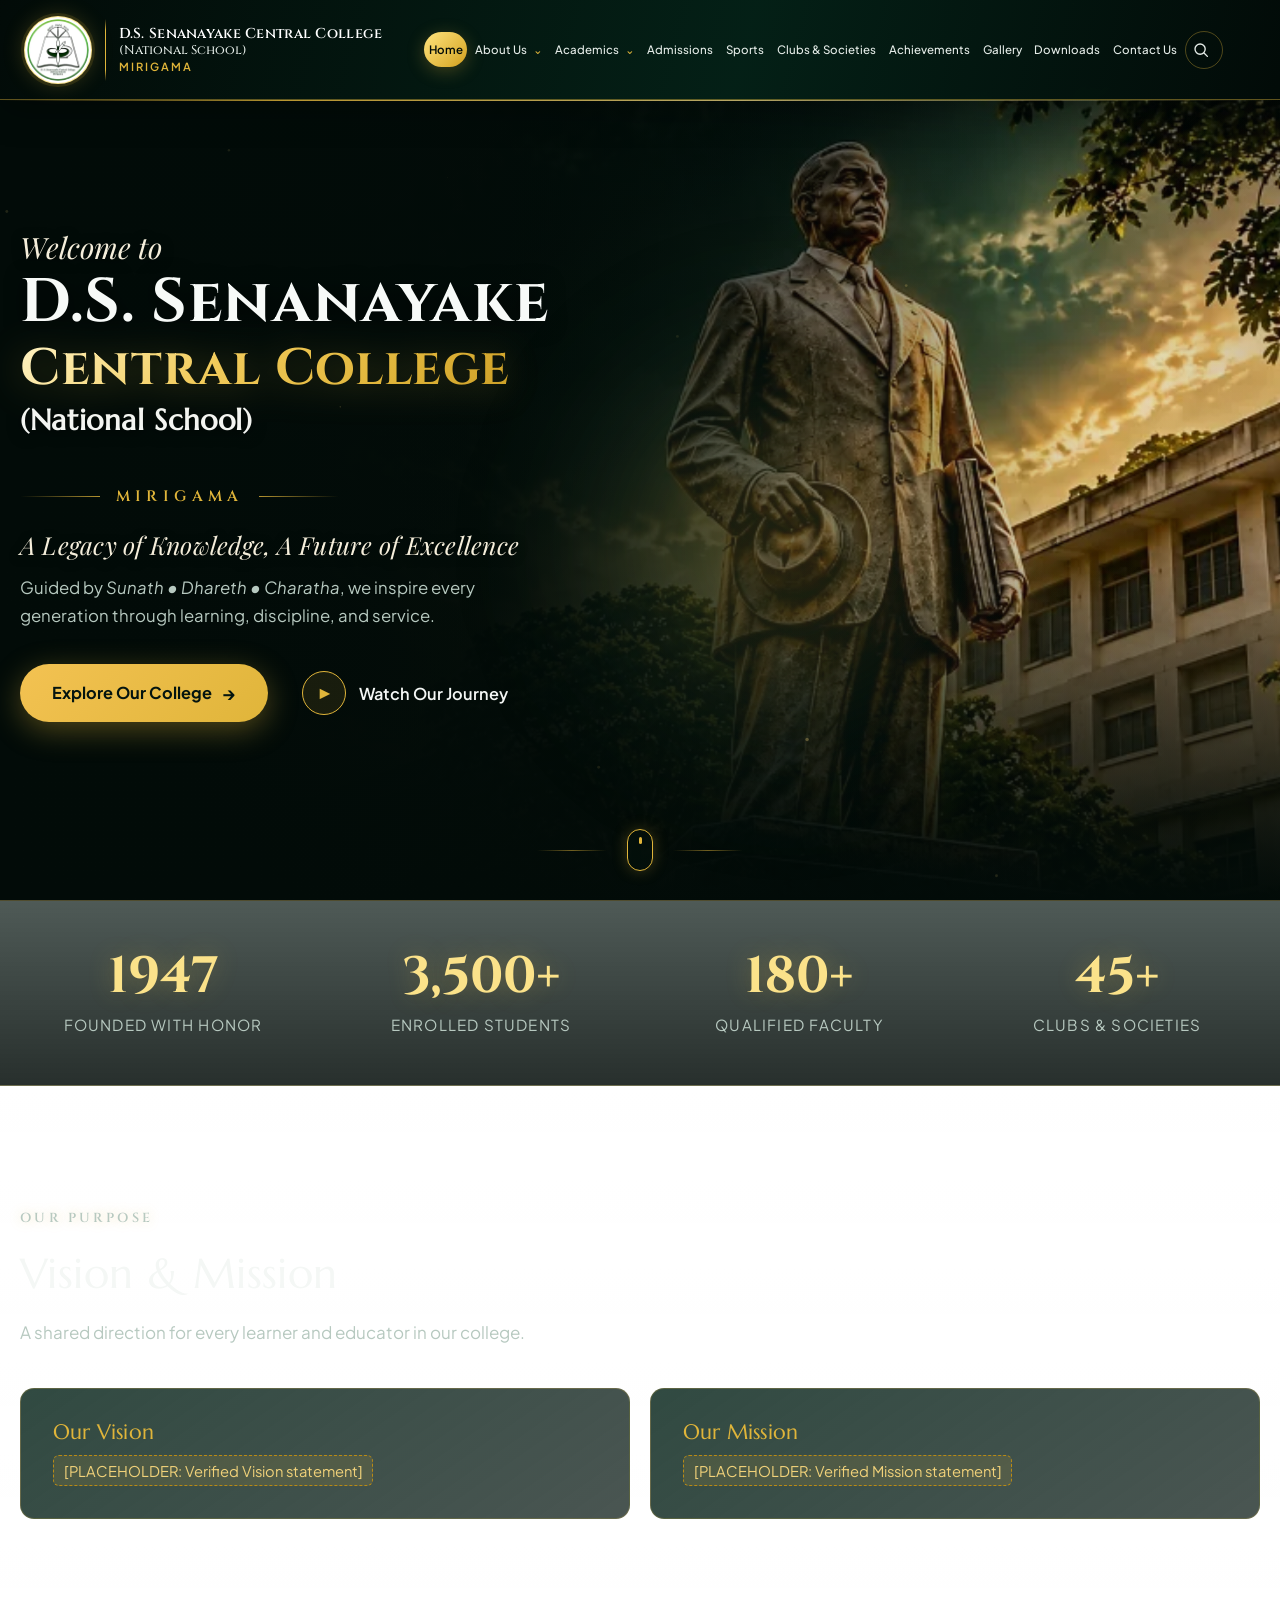
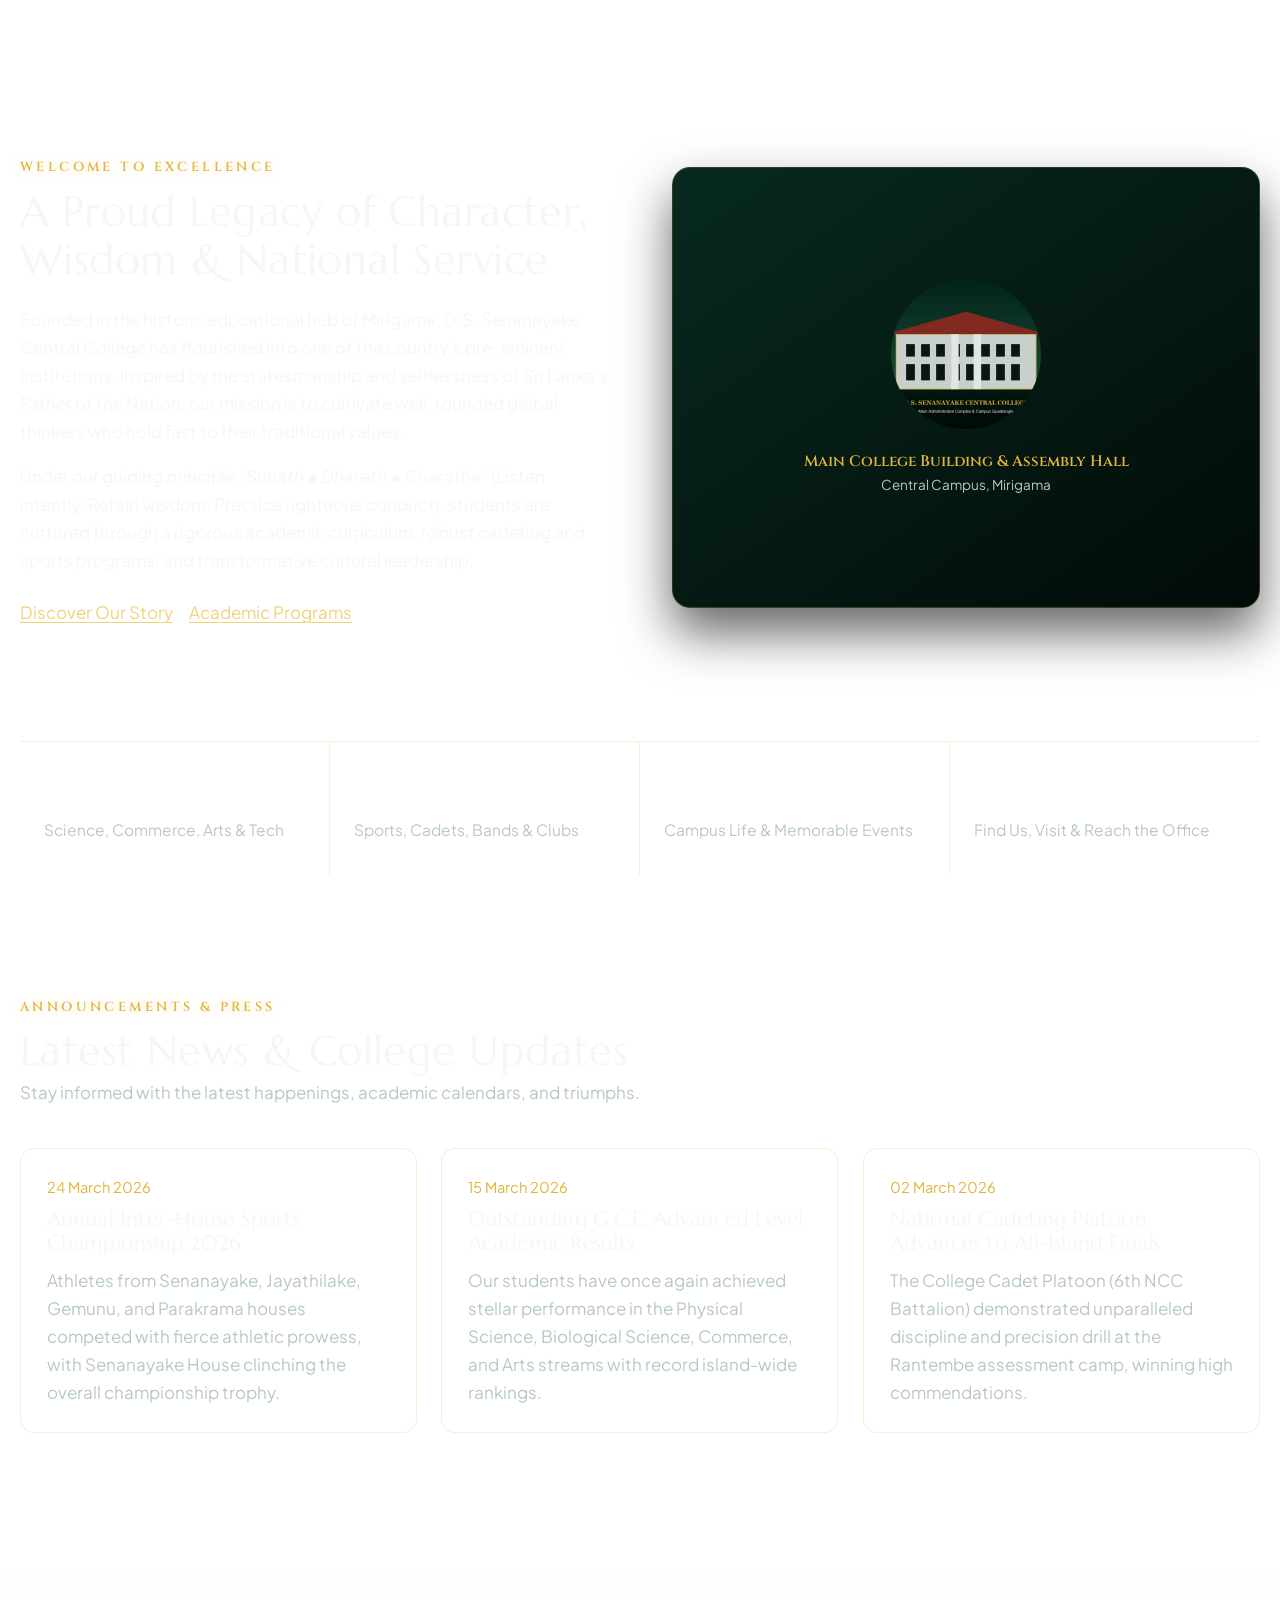
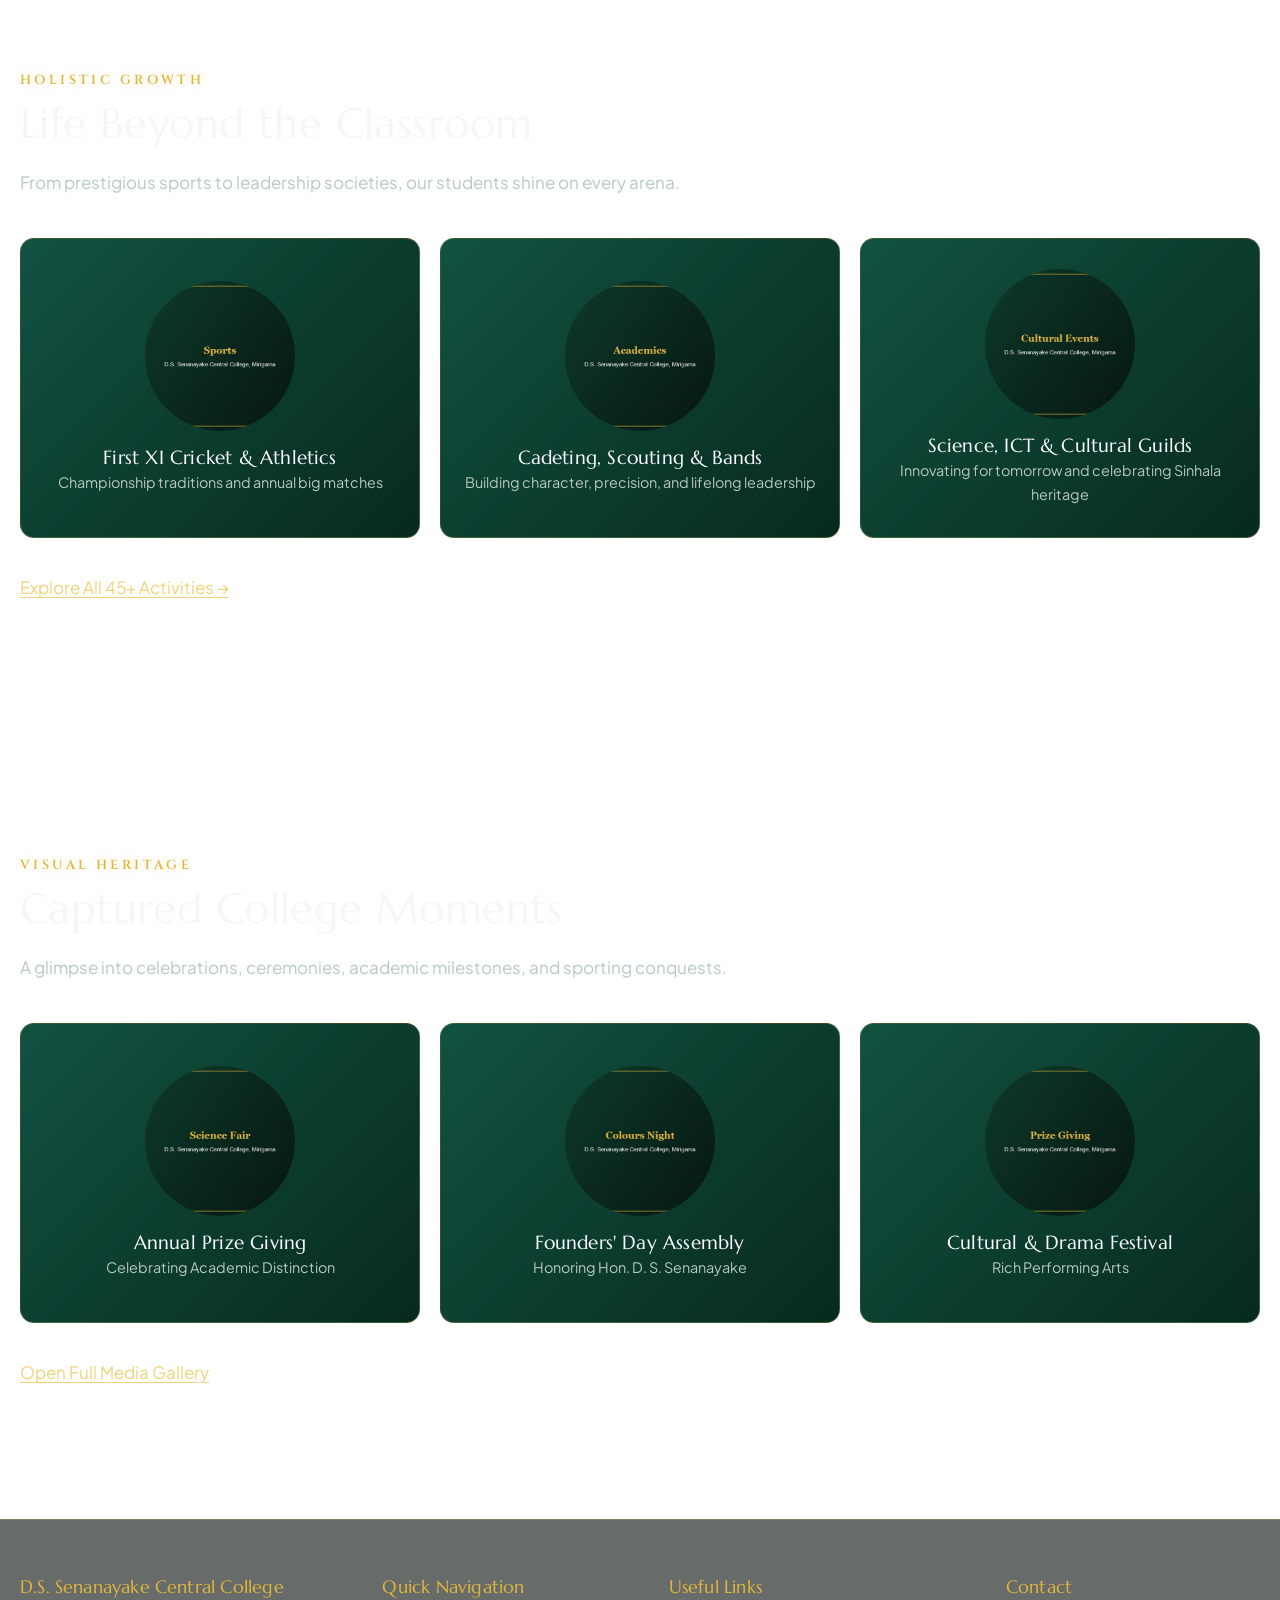
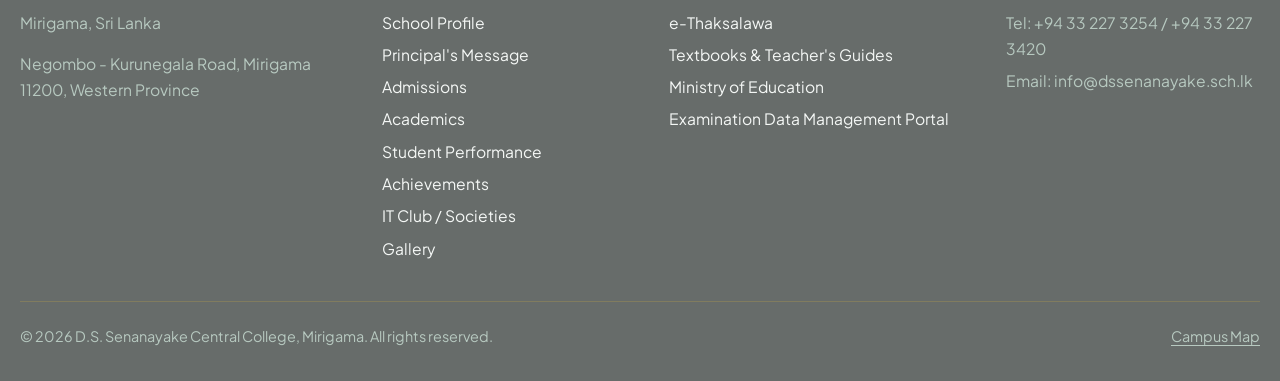
==== commit 59c25899: "Update school website content and assets Co-authored-by: Copilot <223556219+Copilot@users.noreply.gi" ====
--- a/index.html
+++ b/index.html
@@ -75,8 +75,8 @@
               <li><a href="academics.html#performance">Student Performance</a></li>
             </ul>
           </details></li>
-          <li><a href="contact.html#contact">Admissions</a></li>
-          <li><a href="activities.html#sports">Sports</a></li>
+          <li><a href="admissions.html">Admissions</a></li>
+          <li><a href="sports.html">Sports</a></li>
           <li><a href="activities.html#clubs">Clubs &amp; Societies</a></li>
           <li><a href="activities.html#achievements">Achievements</a></li>
           <li><a href="gallery.html">Gallery</a></li>
@@ -195,8 +195,8 @@
           </div>
         </div>
         <div class="intro-media-card reveal" style="--delay:.12s; border-radius:18px; overflow:hidden; border:1px solid var(--line); box-shadow:0 25px 50px rgba(0,0,0,0.6); position:relative; aspect-ratio:4/3;">
-          <img src="images/school/main-hall.jpg" alt="D.S. Senanayake Central College Main Campus" width="800" height="600" loading="lazy" decoding="async" style="width:100%; height:100%; object-fit:cover; display:block; filter:brightness(0.92) contrast(1.05);">
-          <div style="position:absolute; bottom:0; inset-inline:0; padding:1.2rem; background:linear-gradient(0deg, rgba(2,11,8,0.92) 0%, transparent 100%);">
+          <img class="card-image-circle" src="images/school/main-hall.jpg" alt="D.S. Senanayake Central College Main Campus" width="800" height="600" loading="lazy" decoding="async" style="filter:brightness(0.92) contrast(1.05);">
+          <div class="intro-media-caption">
             <span style="color:var(--gold); font-family:var(--font-brand); font-size:0.95rem; font-weight:600;">Main College Building & Assembly Hall</span>
             <small style="display:block; color:var(--text-muted); font-size:0.85rem;">Central Campus, Mirigama</small>
           </div>
@@ -255,19 +255,22 @@
           <p>From prestigious sports to leadership societies, our students shine on every arena.</p>
         </div>
         <div class="feature-grid">
-          <a class="feature-tile reveal" href="activities.html#sports" style="background-image:linear-gradient(0deg, rgba(2,11,8,0.9) 0%, rgba(2,11,8,0.2) 60%), url('images/gallery/gallery-1.jpg'); background-size:cover; background-position:center;">
+          <a class="feature-tile reveal" href="sports.html">
+            <img class="card-image-circle" src="images/gallery/gallery-1.jpg" alt="" loading="lazy" decoding="async">
             <div>
               <h3>First XI Cricket & Athletics</h3>
               <small>Championship traditions and annual big matches</small>
             </div>
           </a>
-          <a class="feature-tile reveal" style="--delay:.1s; background-image:linear-gradient(0deg, rgba(2,11,8,0.9) 0%, rgba(2,11,8,0.2) 60%), url('images/gallery/gallery-2.jpg'); background-size:cover; background-position:center;" href="activities.html#cadets">
+          <a class="feature-tile reveal" style="--delay:.1s" href="activities.html#cadets">
+            <img class="card-image-circle" src="images/gallery/gallery-2.jpg" alt="" loading="lazy" decoding="async">
             <div>
               <h3>Cadeting, Scouting & Bands</h3>
               <small>Building character, precision, and lifelong leadership</small>
             </div>
           </a>
-          <a class="feature-tile reveal" style="--delay:.2s; background-image:linear-gradient(0deg, rgba(2,11,8,0.9) 0%, rgba(2,11,8,0.2) 60%), url('images/gallery/gallery-3.jpg'); background-size:cover; background-position:center;" href="activities.html#clubs">
+          <a class="feature-tile reveal" style="--delay:.2s" href="activities.html#clubs">
+            <img class="card-image-circle" src="images/gallery/gallery-3.jpg" alt="" loading="lazy" decoding="async">
             <div>
               <h3>Science, ICT & Cultural Guilds</h3>
               <small>Innovating for tomorrow and celebrating Sinhala heritage</small>
@@ -287,13 +290,16 @@
           <p>A glimpse into celebrations, ceremonies, academic milestones, and sporting conquests.</p>
         </div>
         <div class="feature-grid">
-          <a class="feature-tile reveal" href="gallery.html" style="background-image:linear-gradient(0deg, rgba(2,11,8,0.85) 0%, transparent 60%), url('images/gallery/gallery-4.jpg'); background-size:cover; background-position:center;">
+          <a class="feature-tile reveal" href="gallery.html">
+            <img class="card-image-circle" src="images/gallery/gallery-4.jpg" alt="" loading="lazy" decoding="async">
             <div><h3>Annual Prize Giving</h3><small>Celebrating Academic Distinction</small></div>
           </a>
-          <a class="feature-tile reveal" style="--delay:.1s; background-image:linear-gradient(0deg, rgba(2,11,8,0.85) 0%, transparent 60%), url('images/gallery/gallery-5.jpg'); background-size:cover; background-position:center;" href="gallery.html">
+          <a class="feature-tile reveal" style="--delay:.1s" href="gallery.html">
+            <img class="card-image-circle" src="images/gallery/gallery-5.jpg" alt="" loading="lazy" decoding="async">
             <div><h3>Founders' Day Assembly</h3><small>Honoring Hon. D. S. Senanayake</small></div>
           </a>
-          <a class="feature-tile reveal" style="--delay:.2s; background-image:linear-gradient(0deg, rgba(2,11,8,0.85) 0%, transparent 60%), url('images/gallery/gallery-6.jpg'); background-size:cover; background-position:center;" href="gallery.html">
+          <a class="feature-tile reveal" style="--delay:.2s" href="gallery.html">
+            <img class="card-image-circle" src="images/gallery/gallery-6.jpg" alt="" loading="lazy" decoding="async">
             <div><h3>Cultural & Drama Festival</h3><small>Rich Performing Arts</small></div>
           </a>
         </div>
@@ -329,7 +335,7 @@
           <ul>
             <li><a href="about.html#identity">School Profile</a></li>
             <li><a href="about.html#principal-message">Principal's Message</a></li>
-            <li><a href="contact.html#contact">Admissions</a></li>
+            <li><a href="admissions.html">Admissions</a></li>
             <li><a href="academics.html">Academics</a></li>
             <li><a href="academics.html#performance">Student Performance</a></li>
             <li><a href="activities.html">Achievements</a></li>
--- a/css/style.css
+++ b/css/style.css
@@ -756,14 +756,22 @@
 .feature-tile {
   position: relative; aspect-ratio: 4 / 3; border-radius: var(--radius); overflow: hidden;
   border: 1px solid var(--line); background: linear-gradient(135deg, var(--emerald-600), var(--emerald-800));
-  display: flex; align-items: flex-end; padding: 1.25rem; color: var(--white); text-decoration: none;
+  display: flex; flex-direction: column; align-items: center; justify-content: center; gap: 0.9rem;
+  padding: 1.25rem; color: var(--white); text-align: center; text-decoration: none;
   transition: transform 0.45s var(--ease), border-color 0.35s;
 }
 .feature-tile:hover { transform: translateY(-5px); border-color: var(--gold); color: var(--white); }
 .feature-tile h3 { margin: 0; font-size: 1.2rem; }
 .feature-tile small { display: block; color: var(--text-muted); font-family: var(--font-body); font-size: 0.9rem; margin-top: 0.2rem; }
-.feature-tile::before { content: ""; position: absolute; inset: 0; background: linear-gradient(0deg, rgba(4,20,15,0.85), transparent 60%); }
-.feature-tile > * { position: relative; }
+.card-image-circle {
+  display: block; flex: 0 0 auto; width: clamp(120px, 36vw, 150px); height: clamp(120px, 36vw, 150px);
+  aspect-ratio: 1 / 1; border-radius: 50%; object-fit: cover; object-position: center;
+}
+.intro-media-card {
+  display: flex; flex-direction: column; align-items: center; justify-content: center; gap: 1rem;
+  padding: 1.25rem; background: linear-gradient(145deg, var(--emerald-800), var(--emerald-950));
+}
+.intro-media-caption { text-align: center; }
 .section-cta { margin-top: 2.2rem; }
 
 .values-grid {
@@ -832,6 +840,20 @@
 .activity-item h3 { margin-bottom: 0.3rem; }
 .activity-item time { color: var(--gold); font-size: 0.92rem; display: block; margin-bottom: 0.4rem; }
 .activity-item p { margin: 0; color: var(--text-muted); }
+.club-card, .sport-card { display: flex; flex-direction: column; min-height: 100%; }
+.club-card-logo { display: grid; place-items: center; min-height: 150px; margin: 0 auto 1rem; }
+.club-card-logo img.card-image-circle { width: 130px; height: 130px; }
+.sport-card-logo { display: grid; place-items: center; min-height: 150px; margin: 0 auto 1rem; }
+.sport-card-logo img.card-image-circle { width: 130px; height: 130px; }
+.club-card h3, .sport-card h3 { text-align: center; }
+.club-card .club-card-teacher, .sport-card .club-card-teacher {
+  margin-top: auto; padding-top: 1rem; border-top: 1px solid var(--line); color: var(--gold-soft);
+  font-weight: 600;
+}
+.club-logo-placeholder {
+  display: grid; place-items: center; width: 130px; height: 130px; aspect-ratio: 1 / 1;
+  border: 1px dashed var(--line); border-radius: 50%; color: var(--text-muted); text-align: center; font-size: 0.85rem;
+}
 
 .filter-bar { display: flex; flex-wrap: wrap; gap: 0.6rem; margin-bottom: 2rem; }
 .filter-btn {
@@ -844,21 +866,24 @@
 
 .gallery-grid { display: grid; grid-template-columns: repeat(auto-fill, minmax(250px, 1fr)); gap: 1rem; }
 .gallery-tile {
-  position: relative; aspect-ratio: 4 / 3; padding: 0; border: 1px solid var(--line); border-radius: var(--radius);
+  position: relative; min-height: 280px; padding: 1rem; border: 1px solid var(--line); border-radius: var(--radius);
   overflow: hidden; cursor: pointer; background: linear-gradient(135deg, var(--emerald-600), var(--emerald-800)); color: var(--white);
-  font: inherit; text-align: left;
-}
-.gallery-tile img { width: 100%; height: 100%; object-fit: cover; transition: transform 0.6s var(--ease); }
+  display: flex; flex-direction: column; align-items: center; gap: 0.8rem; font: inherit; text-align: center;
+}
+.gallery-tile img.card-image-circle { width: 150px; height: 150px; margin: 0.4rem auto 0; transition: transform 0.6s var(--ease); }
 .gallery-tile:hover img { transform: scale(1.05); }
 .gallery-tile .cap {
-  position: absolute; inset: auto 0 0 0; padding: 2rem 0.9rem 0.7rem; font-size: 0.93rem;
-  background: linear-gradient(0deg, rgba(4,20,15,0.9), transparent);
+  display: block; margin-top: auto; padding: 0.6rem 0.3rem 0.2rem; font-size: 0.93rem;
 }
 .gallery-tile .badge {
   position: absolute; top: 0.6rem; right: 0.6rem; background: var(--gold); color: var(--emerald-900);
   font-size: 0.8rem; font-weight: 600; padding: 0.15rem 0.6rem; border-radius: 999px;
 }
-.gallery-tile.is-placeholder { cursor: default; display: grid; place-items: center; text-align: center; padding: 1rem; }
+.gallery-tile.is-placeholder { cursor: default; justify-content: center; padding: 1rem; }
+.gallery-placeholder-circle {
+  display: grid; place-items: center; flex: 0 0 auto; width: 150px; height: 150px; aspect-ratio: 1 / 1;
+  border: 1px dashed var(--line); border-radius: 50%; color: var(--text-muted); font-size: 0.9rem;
+}
 
 dialog.lightbox {
   width: min(94vw, 1000px); max-height: 92vh; padding: 0; border: 1px solid var(--line); border-radius: var(--radius);
@@ -873,16 +898,43 @@
 
 .empty-state { padding: 2rem; border: 1px dashed var(--line); border-radius: var(--radius); color: var(--text-muted); }
 
-.contact-layout { display: grid; grid-template-columns: 1fr 1.2fr; gap: clamp(2rem, 5vw, 4rem); align-items: start; }
-.detail-list { margin: 0; display: grid; gap: 1.6rem; }
-.detail-list dt { color: var(--gold); font-family: var(--font-display); font-size: 1.15rem; margin-bottom: 0.25rem; }
-.detail-list dd { margin: 0; color: var(--text); }
-.map-frame { aspect-ratio: 4 / 3; border-radius: var(--radius); border: 1px solid var(--line); overflow: hidden; background: var(--surface); display: grid; place-items: center; text-align: center; padding: 1rem; }
+.contact-section { background: #0b1c14; }
+.contact-layout { display: grid; grid-template-columns: minmax(0, 1.55fr) minmax(260px, 0.85fr); gap: clamp(1.25rem, 3vw, 2.25rem); align-items: stretch; }
+.contact-card-grid { display: grid; grid-template-columns: repeat(2, minmax(0, 1fr)); gap: 1rem; }
+.contact-card {
+  display: flex; align-items: flex-start; gap: 1rem; min-width: 0; padding: 1.35rem;
+  border: 1px solid rgba(212, 175, 55, 0.28); border-radius: 16px;
+  background: linear-gradient(145deg, #10271c, #0b1c14); color: #f5f3e9;
+  box-shadow: 0 12px 30px rgba(0, 0, 0, 0.18); transition: transform 0.25s ease, border-color 0.25s ease;
+}
+.contact-card:hover { transform: translateY(-3px); border-color: #d4af37; }
+.contact-card-icon {
+  display: grid; place-items: center; flex: 0 0 46px; width: 46px; height: 46px;
+  border: 1px solid rgba(212, 175, 55, 0.42); border-radius: 12px;
+  background: rgba(212, 175, 55, 0.1); color: #d4af37;
+}
+.contact-card-icon svg { width: 23px; height: 23px; }
+.contact-card-content { min-width: 0; }
+.contact-card-content h2 { margin: 0 0 0.55rem; color: #d4af37; font-size: 1.08rem; }
+.contact-value, .contact-fallback { display: block; color: #f5f3e9; font-size: 0.96rem; line-height: 1.65; overflow-wrap: anywhere; }
+.contact-card [hidden], .map-frame [hidden] { display: none !important; }
+.contact-card address { font-style: normal; }
+.contact-card a.contact-value { color: #f5f3e9; text-decoration-color: rgba(212, 175, 55, 0.55); text-underline-offset: 3px; }
+.contact-card a.contact-value:hover { color: #e6ca70; }
+.contact-fallback, .contact-map-fallback { color: #c2cbbf; }
+.map-frame {
+  min-height: 240px; aspect-ratio: 4 / 3; border-radius: 16px; border: 1px solid rgba(212, 175, 55, 0.28);
+  overflow: hidden; background: #0b1c14; color: #c2cbbf; display: grid; place-items: center;
+  text-align: center; padding: 1rem;
+}
 .map-frame iframe { width: 100%; height: 100%; border: 0; }
 
 @media (max-width: 900px) {
   .split, .contact-layout { grid-template-columns: 1fr; }
   .split > h2 { position: static; }
+}
+@media (max-width: 620px) {
+  .contact-card-grid { grid-template-columns: 1fr; }
 }
 
 /* ---------- Journey Video Modal ---------- */
